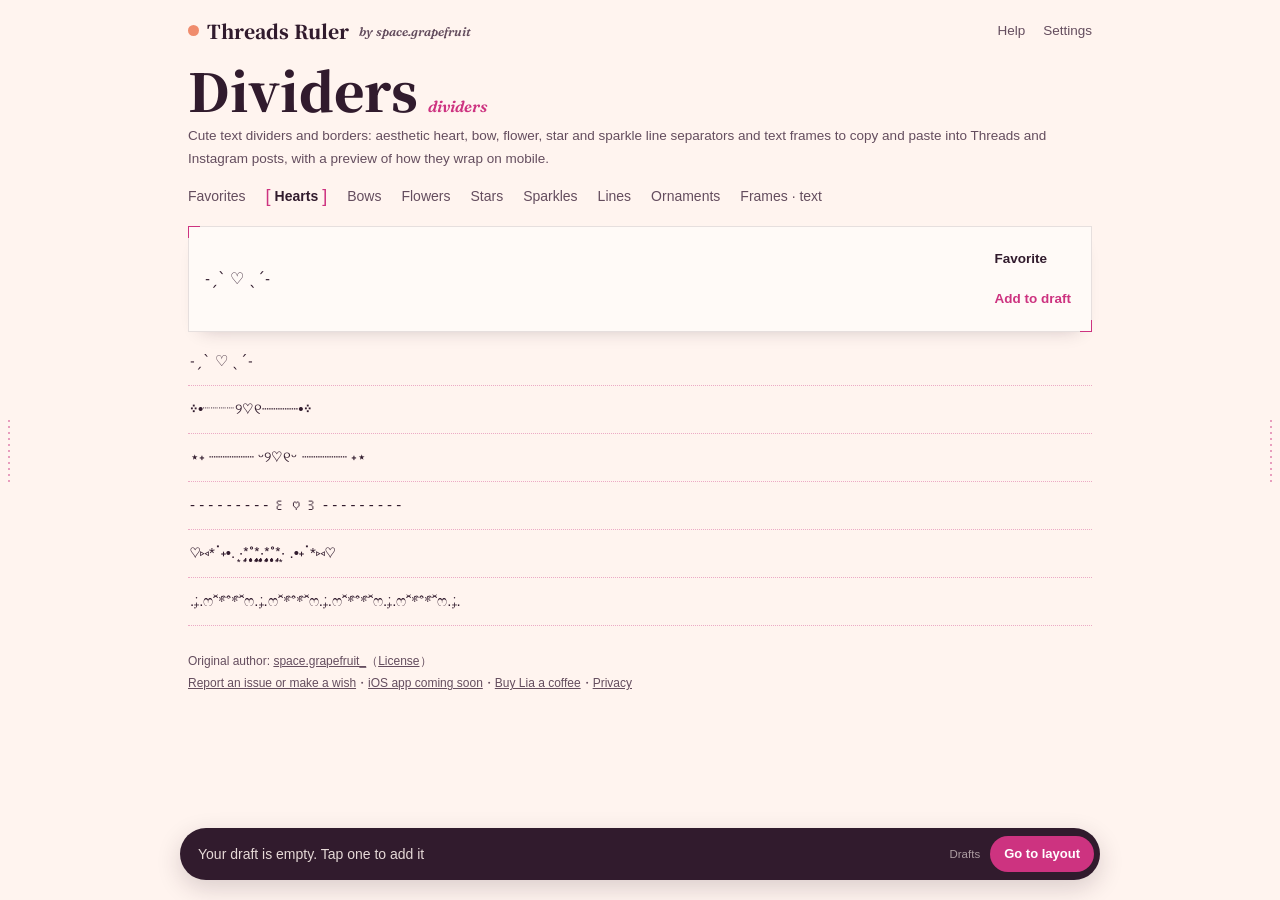
==== dividers/index.html @ 89dc3e8e "左上招牌回排版尺、首頁加工具目錄、導覽改七步 - 左上改成「翠排版尺」回排版尺首頁，旁邊小字 by space.grapefruit 才連到作者個人頁；英日韓的窄螢幕收掉小字 - 排版首頁標題下加「六" ====
<!doctype html>
<!-- 這個檔案由 scripts/build-v2.py 產生，請改腳本或資料後重跑 -->
<html lang="zh-Hant">
<head>
<meta charset="utf-8">
<meta name="viewport" content="width=device-width, initial-scale=1, viewport-fit=cover">
<title>分隔線大全｜可愛分隔線、框線、IG・脆（Threads）排版符號一鍵複製｜翠排版尺</title>
<meta name="description" content="愛心、蝴蝶結、花花、星星、閃閃發亮的可愛分隔線，還有可以放字的框和標題線，點一下就複製。放進翠排版尺用脆（翠、Threads）實際寬度預覽，確認手機不會換行。免費、免登入。">
<link rel="canonical" href="https://alanis6v6.github.io/threads-ruler/dividers/">
<meta property="og:type" content="website">
<meta property="og:site_name" content="翠排版尺">
<meta property="og:locale" content="zh_TW">
<meta property="og:url" content="https://alanis6v6.github.io/threads-ruler/dividers/">
<meta property="og:title" content="分隔線大全｜可愛分隔線、框線、IG・脆（Threads）排版符號一鍵複製｜翠排版尺">
<meta property="og:description" content="愛心、蝴蝶結、花花、星星、閃閃發亮的可愛分隔線，還有可以放字的框和標題線，點一下就複製。放進翠排版尺用脆（翠、Threads）實際寬度預覽，確認手機不會換行。免費、免登入。">
<meta property="og:image" content="https://alanis6v6.github.io/threads-ruler/pwa/og.png">
<meta property="og:image:width" content="1200">
<meta property="og:image:height" content="630">
<meta property="og:image:alt" content="翠排版尺：照脆實際的寬度，排好再貼上">
<meta name="twitter:card" content="summary_large_image">
<meta name="twitter:title" content="分隔線大全｜可愛分隔線、框線、IG・脆（Threads）排版符號一鍵複製｜翠排版尺">
<meta name="twitter:description" content="愛心、蝴蝶結、花花、星星、閃閃發亮的可愛分隔線，還有可以放字的框和標題線，點一下就複製。放進翠排版尺用脆（翠、Threads）實際寬度預覽，確認手機不會換行。免費、免登入。">
<meta name="twitter:image" content="https://alanis6v6.github.io/threads-ruler/pwa/og.png">
<meta name="google-site-verification" content="ghoEwvY5nRQOTAAiX5Edc9oke00j4FwY9tMJfZ7Bkaw">
<link rel="icon" type="image/png" sizes="48x48" href="../extension/icons/icon48.png">
<link rel="manifest" href="../site.webmanifest">
<link rel="apple-touch-icon" href="../pwa/apple-touch-icon.png">
<meta name="apple-mobile-web-app-capable" content="yes">
<meta name="mobile-web-app-capable" content="yes">
<meta name="apple-mobile-web-app-title" content="翠排版尺">
<meta name="theme-color" content="#fbf3ee">
<script type="application/ld+json">{"@context": "https://schema.org", "@type": "WebApplication", "name": "分隔線大全", "url": "https://alanis6v6.github.io/threads-ruler/dividers/", "applicationCategory": "UtilitiesApplication", "operatingSystem": "Any", "inLanguage": "zh-Hant", "offers": {"@type": "Offer", "price": "0", "priceCurrency": "TWD"}, "author": {"@type": "Person", "name": "space.grapefruit_", "url": "https://www.threads.com/@space.grapefruit_"}}</script>
<script type="application/ld+json">{"@context": "https://schema.org", "@type": "FAQPage", "mainEntity": [{"@type": "Question", "name": "分隔線要怎麼複製？", "acceptedAnswer": {"@type": "Answer", "text": "點一下分隔線就會複製到剪貼簿，回翠或其他 App 貼上就好。框和可以放字的分隔線，先在輸入框打字，再按「複製」。"}}, {"@type": "Question", "name": "分隔線在手機上為什麼會換行？", "acceptedAnswer": {"@type": "Answer", "text": "翠 App 的串文一行大約 21 個中文字寬，比電腦版窄很多，比較長的分隔線在手機會折成兩行。按「放進排版」後切到「手機」預覽就看得到；太長的話可以從中間刪掉幾個重複的符號。"}}, {"@type": "Question", "name": "框裡的字可以改嗎？會不會歪？", "acceptedAnswer": {"@type": "Answer", "text": "可以改。輸入框打的字會用全形空白補到框的中間；翠不是等寬字型，符號寬度在不同手機上略有差異，放進排版預覽後可以在行首加減全形空白微調。"}}, {"@type": "Question", "name": "有些分隔線顯示成方塊怎麼辦？", "acceptedAnswer": {"@type": "Answer", "text": "那是手機的字型沒有收錄那個符號。蝴蝶結 ୨୧、閃閃發亮這類疊了組合符號的，在舊手機上比較容易出現方塊，發文前可以用自己的手機先看一次。"}}, {"@type": "Question", "name": "分隔線會算進字數嗎？", "acceptedAnswer": {"@type": "Answer", "text": "會。翠一則串文上限 500 字，符號和空白都算，翠排版尺會即時顯示每則的字數。"}}]}</script>
<script>document.documentElement.className += " js";
// 宋體是 Google Fonts 的切片檔，一個字一包、到的時間不一樣，先到的粗、還沒到的先用系統細宋體，標題會一字粗一字細。
// 這頁用到的宋體字全部到了才一起露出來；最多等 2.5 秒，網路太慢就先照原樣顯示。
(function(d){
  var h = d.documentElement;
  if(!d.fonts || !d.fonts.load) return;
  h.className += " fw";
  var show = function(){ h.classList.remove("fw"); }, fam = '"Noto Serif TC"';
  try{ if(localStorage.getItem("threads-ruler-lang") === "ja") fam += ', "Noto Serif JP"'; }catch(e){}   // 日文才要等日文版（顔、絵、区），中文頁不多抓一個檔
  setTimeout(show, 2500);
  d.addEventListener("DOMContentLoaded", function(){
    var t = "";
    d.querySelectorAll(".head h1, .sent, .guide summary h2, .guide h3, .flash b, .tour b").forEach(function(e){ t += e.textContent; });
    Promise.all(["500", "600", "900"].map(function(w){ return d.fonts.load(w + " 1em " + fam, t); })).then(show, show);
  });
})(document);</script>
<link rel="preconnect" href="https://fonts.googleapis.com"><link rel="preconnect" href="https://fonts.gstatic.com" crossorigin>
<link rel="stylesheet" href="https://fonts.googleapis.com/css2?family=Fraunces:ital,opsz,wght@1,9..144,600&display=swap">
<link rel="stylesheet" href="https://fonts.googleapis.com/css2?family=Noto+Serif+TC:wght@500;600;900&amp;family=Noto+Serif+JP:wght@500;600;900&amp;display=swap&amp;text=%20%22%23%26%27%28%29%2B%2C-.0123456789%3A%3B%3DABCDEFGHIJKLMNOPQRSTUW%5B%5Dabcdefghijklmnoprstuvwxyz%7B%7D%E2%80%9C%E2%80%9D%E2%86%92%E3%80%81%E3%80%82%E3%80%8C%E3%80%8D%E3%81%82%E3%81%84%E3%81%88%E3%81%8A%E3%81%8B%E3%81%8C%E3%81%8D%E3%81%8F%E3%81%91%E3%81%93%E3%81%95%E3%81%97%E3%81%99%E3%81%9B%E3%81%9D%E3%81%9E%E3%81%9F%E3%81%A0%E3%81%A3%E3%81%A4%E3%81%A6%E3%81%A7%E3%81%A8%E3%81%A9%E3%81%AA%E3%81%AB%E3%81%AE%E3%81%AF%E3%81%B8%E3%81%B9%E3%81%BB%E3%81%BE%E3%82%82%E3%82%84%E3%82%88%E3%82%89%E3%82%8A%E3%82%8B%E3%82%8C%E3%82%8D%E3%82%8F%E3%82%92%E3%82%93%E3%82%A2%E3%82%A3%E3%82%A4%E3%82%A6%E3%82%A9%E3%82%AA%E3%82%AB%E3%82%AD%E3%82%AE%E3%82%B3%E3%82%B8%E3%82%B9%E3%82%BD%E3%82%BF%E3%83%83%E3%83%84%E3%83%88%E3%83%89%E3%83%8B%E3%83%90%E3%83%93%E3%83%94%E3%83%95%E3%83%97%E3%83%9A%E3%83%9B%E3%83%9C%E3%83%9E%E3%83%A1%E3%83%A2%E3%83%A5%E3%83%A9%E3%83%AA%E3%83%AB%E3%83%AC%E3%83%B3%E3%83%BB%E3%83%BC%E4%B8%80%E4%B8%8A%E4%B8%8B%E4%B8%8D%E4%B8%A1%E4%B8%A6%E4%B8%AD%E4%B8%B2%E4%B8%B8%E4%BA%8C%E4%BA%9B%E4%BA%AE%E4%BB%80%E4%BB%8B%E4%BB%96%E4%BB%A5%E4%BD%8D%E4%BD%93%E4%BD%A0%E4%BE%9D%E4%BF%9D%E5%80%8B%E5%85%A5%E5%85%A8%E5%85%A9%E5%85%AD%E5%85%B6%E5%85%B7%E5%86%A0%E5%87%A6%E5%87%BA%E5%88%86%E5%88%87%E5%88%97%E5%88%B0%E5%89%87%E5%8A%9B%E5%8A%A0%E5%8B%95%E5%8C%BA%E5%8D%81%E5%8D%8A%E5%8D%B0%E5%8E%BB%E5%8F%96%E5%8F%A5%E5%8F%AF%E5%8F%B3%E5%8F%B7%E5%90%83%E5%90%84%E5%95%8F%E5%96%AE%E5%97%8E%E5%9B%9E%E5%9B%BD%E5%9C%93%E5%9C%A8%E5%9E%8B%E5%9F%BA%E5%A1%8A%E5%A2%9E%E5%A4%A7%E5%A4%AE%E5%A5%BD%E5%AD%90%E5%AD%97%E5%AE%9A%E5%AE%AE%E5%AF%84%E5%AF%A6%E5%AF%AC%E5%B0%8F%E5%B0%B1%E5%B0%BA%E5%B7%A5%E5%B7%A6%E5%B8%B6%E5%B8%B8%E5%B9%85%E5%B9%BE%E5%BA%95%E5%BA%A6%E5%BB%B7%E5%BC%95%E5%BC%A7%E5%BD%A2%E5%BE%8C%E6%80%8E%E6%88%90%E6%88%96%E6%88%BB%E6%89%8B%E6%89%93%E6%8A%95%E6%8A%98%E6%8A%9E%E6%8A%BC%E6%8B%AC%E6%8C%81%E6%8C%89%E6%8C%91%E6%8C%BF%E6%8E%89%E6%8E%92%E6%8E%A5%E6%8F%83%E6%8F%92%E6%8F%9B%E6%94%B9%E6%94%BE%E6%95%B4%E6%95%B8%E6%96%87%E6%96%B0%E6%96%B9%E6%97%A5%E6%98%8E%E6%98%9F%E6%98%AF%E6%99%82%E6%9B%B8%E6%9B%BF%E6%9C%83%E6%9C%88%E6%9C%89%E6%9C%AB%E6%9C%AC%E6%9C%B5%E6%9E%A0%E6%A1%86%E6%A2%9D%E6%A8%99%E6%A8%A3%E6%A9%9F%E6%AD%AA%E6%B6%88%E6%B8%B8%E6%BA%96%E6%BB%91%E7%82%B9%E7%82%BA%E7%85%A7%E7%89%88%E7%8E%8B%E7%90%86%E7%94%A8%E7%94%BB%E7%95%99%E7%95%AB%E7%99%BC%E7%99%BD%E7%9A%84%E7%9A%87%E7%9B%B4%E7%9C%8B%E7%9F%A2%E7%A4%BA%E7%A7%BB%E7%A8%BF%E7%A9%BA%E7%AB%AF%E7%AC%A6%E7%AD%86%E7%AE%97%E7%AE%AD%E7%B5%B5%E7%B7%9A%E7%B7%9E%E7%B7%A3%E7%B8%81%E7%B9%81%E7%BD%AE%E7%BF%A0%E8%80%80%E8%84%86%E8%85%A6%E8%87%AA%E8%88%87%E8%8A%B1%E8%8B%B1%E8%8D%89%E8%8F%AF%E8%91%89%E8%99%95%E8%99%9B%E8%99%9F%E8%A1%8C%E8%A1%A8%E8%A1%B7%E8%A2%AB%E8%A3%A1%E8%A3%BD%E8%A4%87%E8%A6%81%E8%A6%8B%E8%A6%BD%E8%A7%92%E8%A8%80%E8%A8%98%E8%A8%AD%E8%A9%B1%E8%AA%9E%E8%AA%AA%E8%AA%AC%E8%B2%BC%E8%B3%AA%E8%B7%B3%E8%BD%89%E8%BE%A6%E8%BF%BD%E9%80%99%E9%80%B2%E9%81%B8%E9%82%8A%E9%83%A8%E9%83%BD%E9%87%8D%E9%96%83%E9%96%8B%E9%96%93%E9%97%9C%E9%9A%94%E9%9A%9B%E9%9A%A8%E9%9B%99%E9%9B%BB%E9%9D%A0%E9%9D%A2%E9%A0%81%E9%A0%90%E9%A0%AD%E9%A1%8C%E9%A1%8F%E9%A1%94%E9%A1%AF%E9%A2%A8%E9%AB%94%E9%BA%97%E9%BA%BC%E9%BB%91%E9%BB%92%E9%BB%9E%E9%BC%A0%EA%B0%80%EA%B0%81%EA%B0%84%EA%B2%80%EA%B2%83%EA%B2%8C%EA%B3%A0%EA%B3%B5%EA%B3%BC%EA%B4%80%EA%B5%AC%EA%B5%AD%EA%B6%81%EA%B7%BC%EA%B8%80%EA%B8%B0%EA%BC%B4%EA%BD%83%EA%BF%80%EB%80%8C%EB%81%8C%EB%81%94%EB%81%9D%EB%82%98%EB%84%88%EB%85%B8%EB%88%84%EB%88%8C%EB%89%B4%EB%8A%94%EB%8A%98%EB%8B%A4%EB%8B%AC%EB%8C%80%EB%8D%B0%EB%8F%84%EB%8F%8C%EB%8F%99%EB%8F%BC%EB%90%98%EB%91%90%EB%91%98%EB%91%A5%EB%92%A4%EB%93%9C%EB%93%A0%EB%93%A4%EB%94%B0%EB%9D%BC%EB%9E%98%EB%9F%AC%EB%A0%88%EB%A0%A4%EB%A0%A5%EB%A0%AC%EB%A1%9C%EB%A5%B4%EB%A5%B8%EB%A5%BC%EB%A6%AC%EB%A7%88%EB%A7%89%EB%A7%8C%EB%A7%90%EB%A9%94%EB%A9%B4%EB%AA%85%EB%AA%A8%EB%AC%B8%EB%AC%BB%EB%AC%BC%EB%AF%B8%EB%B0%8F%EB%B0%94%EB%B0%98%EB%B0%B1%EB%B2%88%EB%B3%84%EB%B3%B4%EB%B3%B5%EB%B3%B8%EB%B6%80%EB%B6%84%EB%B6%99%EB%B9%84%EB%B9%88%EC%82%AC%EC%82%B4%EC%83%88%EC%84%9C%EC%84%A0%EC%84%A4%EC%84%B8%EC%86%A1%EC%88%98%EC%8A%A4%EC%8B%9C%EC%8B%AD%EC%93%B0%EC%95%84%EC%95%88%EC%95%8A%EC%96%B4%EC%96%B8%EC%97%90%EC%97%AC%EC%97%B0%EC%97%B4%EC%98%81%EC%98%88%EC%98%A4%EC%98%AE%EC%99%80%EC%99%95%EC%99%BC%EC%9A%94%EC%9A%A9%EC%9A%B0%EC%9A%B4%EC%9B%83%EC%9C%84%EC%9C%A0%EC%9C%BC%EC%9D%80%EC%9D%84%EC%9D%98%EC%9D%B4%EC%9D%B8%EC%9D%BC%EC%9E%85%EC%9E%88%EC%9E%90%EC%9E%91%EC%9E%A5%EC%A0%84%EC%A0%90%EC%A0%95%EC%A0%9C%EC%A3%BC%EC%A4%80%EC%A4%84%EC%A4%91%EC%A7%80%EC%A7%88%EC%A7%9D%EC%AA%BD%EC%B0%BD%EC%B2%98%EC%B2%B4%EC%B4%88%EC%B6%94%EC%B9%98%EC%B9%B8%EC%BB%A4%EC%BD%98%ED%81%B0%ED%83%9D%ED%84%B0%ED%85%8C%ED%8A%B8%ED%8B%B0%ED%8E%98%ED%8F%AD%ED%8F%B0%ED%91%9C%ED%92%8D%ED%94%BC%ED%95%98%ED%95%9C%ED%95%A8%ED%95%B4%ED%98%B8%ED%99%94%ED%9B%84%ED%9C%B4%EF%BC%88%EF%BC%89%EF%BC%8B%EF%BC%8C%EF%BC%9A%EF%BC%9B%EF%BC%9F">
<link rel="stylesheet" href="../v2/shell.css">
<link rel="stylesheet" href="../v2/pick.css">
<link rel="stylesheet" href="../v2/cards.css">
</head>
<body>
<header class="top">
  <div class="brand"><a class="b-tool" href="../">翠排版尺</a><a class="b-by" href="https://alanis6v6.github.io/">by space.grapefruit</a></div>
  <nav class="top-acts"><a href="#guide">說明</a><button type="button" id="setBtn" aria-expanded="false" aria-controls="settings">設定</button></nav>
</header>
<main class="dividers">
<div class="head">
  <h1>分隔線<i lang="en">dividers</i></h1>
  <p class="ans" id="ans"><b>脆的分隔線</b>：用符號排出的一整行花邊，放在段落之間。76 條分隔線、19 種可以放字的框，點兩下複製，或加進草稿照脆的寬度一起排，手機不會換行才貼。</p>
  <p class="en-lead ans-en" lang="en">Cute text dividers and borders: aesthetic heart, bow, flower, star and sparkle line separators and text frames to copy and paste into Threads and Instagram posts, with a preview of how they wrap on mobile.</p>
  <button type="button" class="more" data-more="ans" aria-expanded="false">看完整說明</button>
</div>
<section class="settings" id="settings" hidden aria-label="設定">
  <div class="lab"><span>settings</span><button type="button" id="setClose">收起</button></div>
  <p class="sent">預覽寬度是<button type="button" class="w" data-set="width"></button>，顯示<button type="button" class="w" data-set="view"></button>。<br>空白行<button type="button" class="w" data-set="blank"></button>；<br>半形空白轉全形<button type="button" class="w" data-set="spaces"></button>。<br>置中依照<button type="button" class="w" data-set="center"></button>，複製後<button type="button" class="w" data-set="open"></button>。<br>介面語言<button type="button" class="w" data-set="lang"></button>。</p>
  <div class="sent-tail"><button type="button" class="chip" id="tidyClip">整理剪貼簿</button><button type="button" class="chip" id="tourBtn">導覽</button><button type="button" class="chip" id="homeBtn" aria-expanded="false" aria-controls="homeHow">加到主畫面</button><button type="button" class="chip go" id="clearDraft">清空草稿</button></div>
  <p class="home-how" id="homeHow" hidden></p>
</section>

<div class="cats" role="group" aria-label="分類"><button type="button" class="chip" data-cat="gfav" aria-pressed="false">我的最愛</button><button type="button" class="chip" data-cat="g0" aria-pressed="true">愛心</button><button type="button" class="chip" data-cat="g1" aria-pressed="false">蝴蝶結</button><button type="button" class="chip" data-cat="g2" aria-pressed="false">花花</button><button type="button" class="chip" data-cat="g3" aria-pressed="false">星星</button><button type="button" class="chip" data-cat="g4" aria-pressed="false">閃閃發亮</button><button type="button" class="chip" data-cat="g5" aria-pressed="false">線條</button><button type="button" class="chip" data-cat="g6" aria-pressed="false">小裝飾</button><button type="button" class="chip" data-cat="gx0" aria-pressed="false">框・放字</button></div>
<div class="pick-card">
  <button type="button" class="pick-now" id="pickNow" aria-label="複製這個"></button>
  <p class="pick-name" id="pickName"></p>
  <div class="acts"><button type="button" class="chip" id="pickFav" aria-pressed="false">收藏</button><button type="button" class="chip go" id="pickAdd">加進草稿</button></div>
</div>
<div class="pick-list" id="pickList"><section class="pick-group" id="gfav" aria-label="我的最愛"><h2>我的最愛</h2></section><section class="pick-group on" id="g0" aria-label="愛心"><h2>愛心</h2><button type="button" aria-label="愛心分隔線">˗ˏˋ ♡ ˎˊ˗</button><button type="button" aria-label="愛心分隔線">༶•┈┈┈┈୨♡୧┈┈┈┈•༶</button><button type="button" aria-label="愛心分隔線">⋆˖ ┈︎┈︎┈︎┈┈︎ ᵕ୨♡︎୧ᵕ ┈︎┈︎┈︎┈┈︎ ˖⋆</button><button type="button" aria-label="愛心分隔線">- - - - - - - - - ꒰ ♡ ꒱ - - - - - - - - -</button><button type="button" aria-label="愛心分隔線">♡⑅*ॱ˖•. ·͙*̩̩͙˚̩̥̩̥*̩̩̥͙·̩̩̥͙*̩̩̥͙˚̩̥̩̥*̩̩͙‧͙ .•˖ॱ*⑅♡</button><button type="button" aria-label="愛心分隔線">.₊̣̇.ෆ˟̑*̑˚̑*̑˟̑ෆ.₊̣̇.ෆ˟̑*̑˚̑*̑˟̑ෆ.₊̣̇.ෆ˟̑*̑˚̑*̑˟̑ෆ.₊̣̇.ෆ˟̑*̑˚̑*̑˟̑ෆ.₊̣̇.</button></section><section class="pick-group" id="g1" aria-label="蝴蝶結"><h2>蝴蝶結</h2><button type="button" aria-label="蝴蝶結分隔線">୨୧⌒⌒⌒⌒⌒⌒⌒⌒୨୧</button><button type="button" aria-label="蝴蝶結分隔線">•┈┈┈┈┈┈୨୧┈┈┈┈┈┈•</button><button type="button" aria-label="蝴蝶結分隔線">::::::::::୨୧::::::::::୨୧::::::::::୨୧:::::::::::୨୧:::::::::::</button><button type="button" aria-label="蝴蝶結分隔線">*̩̩̥*̩̩̥ ୨୧ ⑅ ୨୧ *̩̩̥*̩̩̥ ୨୧ ⑅ ୨୧ *̩̩̥*̩̩̥ ୨୧ ⑅ ୨୧ *̩̩̥*̩̩̥ ୨୧ ⑅ ୨୧ *̩̩̥*̩̩̥</button><button type="button" aria-label="蝴蝶結分隔線">୨୧┈┈┈┈┈┈┈┈┈┈┈┈┈┈┈୨୧</button><button type="button" aria-label="蝴蝶結分隔線">⏔⏔ ꒰ ᧔ෆ᧓ ꒱ ⏔⏔ ꒰ ᧔ෆ᧓ ꒱ ⏔⏔ ꒰ ᧔ෆ᧓ ꒱ ⏔⏔</button><button type="button" aria-label="蝴蝶結分隔線">𓏵𓏵 ᧔ෆ᧓ 𓏵𓏵 ᧔ෆ᧓ 𓏵𓏵 ᧔ෆ᧓ 𓏵𓏵</button><button type="button" aria-label="蝴蝶結分隔線">*⑅︎୨୧┈︎┈︎┈︎┈︎┈︎┈︎┈┈︎┈︎┈︎┈︎୨୧⑅︎*</button></section><section class="pick-group" id="g2" aria-label="花花"><h2>花花</h2><button type="button" aria-label="花花分隔線">✿ ⋆ ✿ ⋆ ✿ ⋆ ✿</button><button type="button" aria-label="花花分隔線">｡..ꕤ••┈┈┈┈┈┈┈┈┈┈┈┈┈┈••ꕤ..。</button><button type="button" aria-label="花花分隔線">⊹₊｡ꕤ˚₊⊹</button><button type="button" aria-label="花花分隔線">•─────────•°•❀•°•────────•</button><button type="button" aria-label="花花分隔線">─────✧❁✧─────</button><button type="button" aria-label="花花分隔線">‿︵‿︵ʚ˚̣̣̣͙ɞ・❉・ ʚ˚̣̣̣͙ɞ‿︵‿︵</button><button type="button" aria-label="花花分隔線">.. 𖥧 𖥧 𖧧 ˒˒. . 𖡼.𖤣𖥧 ⠜ . . 𖥧 𖥧 𖧧 ˒˒. . 𖡼.𖤣𖥧 ⠜. . 𖥧 𖥧 𖧧 ˒˒..</button><button type="button" aria-label="花花分隔線">𓂃.◌𓈒𖡼</button></section><section class="pick-group" id="g3" aria-label="星星"><h2>星星</h2><button type="button" aria-label="星星分隔線">˚•ᯓ☆.∘⊹</button><button type="button" aria-label="星星分隔線">⁺˚⋆｡°✩₊</button><button type="button" aria-label="星星分隔線">⋆˳°✩</button><button type="button" aria-label="星星分隔線">ﾟ𖤐.⋆</button><button type="button" aria-label="星星分隔線">☆彡.｡</button><button type="button" aria-label="星星分隔線">⁺⊹˚.⋆</button><button type="button" aria-label="星星分隔線">｡.:*☆</button><button type="button" aria-label="星星分隔線">⋆.˚⊹⁺</button><button type="button" aria-label="星星分隔線">⋆⭒˚｡⋆</button><button type="button" aria-label="星星分隔線">✩°｡⋆⸜</button><button type="button" aria-label="星星分隔線">☆‧⁺ ⊹˚.⋆</button><button type="button" aria-label="星星分隔線">✩₊˚࿐୨୧</button><button type="button" aria-label="星星分隔線">☆ ˚｡ ະ</button><button type="button" aria-label="星星分隔線">ੈ ✩‧₊˚</button><button type="button" aria-label="星星分隔線">☆⋆｡𖦹°·★</button><button type="button" aria-label="星星分隔線">･ﾟ✧*:･ﾟ✧</button><button type="button" aria-label="星星分隔線">𖤐₆⁶₆𖤐</button><button type="button" aria-label="星星分隔線">─── ⋆⋅☆⋅⋆ ───</button><button type="button" aria-label="星星分隔線">˚₊‧ ✩ ‧₊˚ ✩ ‧₊˚</button><button type="button" aria-label="星星分隔線">｡･:*:･ﾟ★⋆｡°✩˚ ✦</button><button type="button" aria-label="星星分隔線">‧₊˚ ✧ ˚₊‧ ✧ ‧₊˚</button><button type="button" aria-label="星星分隔線">ﾟ*☆*ﾟ ゜ﾟ*☆*ﾟ ゜ﾟ*☆*ﾟ ゜ﾟ*☆*ﾟ</button><button type="button" aria-label="星星分隔線">.☆.｡.:*・°･.｡*･.｡* .☆.｡.:*</button><button type="button" aria-label="星星分隔線">☆⋯⊶≕≍≖⋆≎≢≣⁂≋∺∻⋰⋰۰☆⋯⊶≕≍≖⋆≎≢≣⁂≋∺∻⋰⋰۰</button><button type="button" aria-label="星星分隔線">ﾟ･*:.｡. .｡.:*･ﾟ･:,｡ﾟ･:,｡★ﾟ･:,｡ﾟ･:,｡☆ﾟ･*:.｡. .｡.:*･ﾟ</button><button type="button" aria-label="星星分隔線">════ ⋆★⋆ ════</button><button type="button" aria-label="星星分隔線">≻───── ⋆✩⋆ ─────≺</button></section><section class="pick-group" id="g4" aria-label="閃閃發亮"><h2>閃閃發亮</h2><button type="button" aria-label="閃閃發亮分隔線">‧̍̊˙· .° ｡˚˚｡ °. ·˙‧̍̊‧̍˙· .° ｡˚˚｡ °. ·˙‧̍̊</button><button type="button" aria-label="閃閃發亮分隔線">͙⁺˚*•̩̩͙✩•̩̩͙*˚⁺‧͙⁺˚*•̩̩͙✩•̩̩͙*˚⁺‧͙⁺˚*•̩̩͙✩•̩̩͙*˚⁺‧͙</button><button type="button" aria-label="閃閃發亮分隔線">*̣̥☆·͙̥‧‧̩̥·‧•̥̩̥͙‧·‧̩̥˟͙∗∗∗˟͙‧̩̥·‧•̥̩̥͙‧·‧̩̥‧·͙̥̣☆*̣̥</button><button type="button" aria-label="閃閃發亮分隔線">＊*•̩̩͙✩•̩̩͙*˚　　˚*•̩̩͙✩•̩̩͙*˚＊＊*•̩̩͙✩•̩̩͙*˚　　˚*•̩̩͙✩•̩̩͙*˚＊</button><button type="button" aria-label="閃閃發亮分隔線">·.̩₊̣.̩✧*̣̩˚̣̣⁺̣‧.₊̣̇.‧⁺̣˚̣̣*̣̩⋆·̩̩.̩̥·̩̩⋆*̣̩˚̣̣⁺̣‧.₊̣̇.‧⁺̣˚̣̣*̣̩✧·.̩₊̣.̩‧</button><button type="button" aria-label="閃閃發亮分隔線">‧*˚̩͙*‧₊̊‧*˚̩͙̩͙*‧₊̊‧*˚̩͙*‧₊̥‧*˚̩͙*‧₊̊‧*˚̩͙̩͙*‧₊̊‧*˚̩͙*‧‧*˚̩͙*‧₊̊‧*</button><button type="button" aria-label="閃閃發亮分隔線">*̥˟‧̩̥·‧•̥̩̥͙‧·‧̩̥˟*̥˟‧̩̥·‧•̥̩̥͙‧·‧̩̥˟*̥*̥˟‧̩̥·‧•̥̩̥͙‧·‧̩̥˟*̥˟‧̩̥·‧•̥̩̥͙‧·‧̩̥˟*̥</button><button type="button" aria-label="閃閃發亮分隔線">*¨✼•.¸¸.•ᓭི༏ᓯྀ*¨✼•.¸¸.•ᓭི༏ᓯྀ*¨✼•.¸¸.•ᓭི༏ᓯྀ•.¸¸.•✼*¨*</button><button type="button" aria-label="閃閃發亮分隔線">｡༅:｡༅:*ﾟ</button></section><section class="pick-group" id="g5" aria-label="線條"><h2>線條</h2><button type="button" aria-label="線條分隔線">━━━━⊱⋆⊰━━━━</button><button type="button" aria-label="線條分隔線">──────⊱⁜⊰──────</button><button type="button" aria-label="線條分隔線">═════ ✥.❖.✥ ═════</button><button type="button" aria-label="線條分隔線">≫ ──── ≪•◦ ❈ ◦•≫ ──── ≪</button><button type="button" aria-label="線條分隔線">· · ─────── ·𖥸· ─────── · ·</button><button type="button" aria-label="線條分隔線">━◦○◦━◦○◦━◦○◦━◦○◦━◦○◦━◦○◦━</button><button type="button" aria-label="線條分隔線">⋆⋅⋅⋅⊱∘꒰ঌ  ໒꒱∘⊰⋅⋅⋅⋆</button><button type="button" aria-label="線條分隔線">⊶⊷⊶⊷⊶⊷⋆⊶⊷⊶⊷⊶</button><button type="button" aria-label="線條分隔線">° ∆ -------- ••• ------- ∆ °° ∆ -------- ••• ------- ∆ °</button><button type="button" aria-label="線條分隔線">﹌﹌﹌﹌﹌﹌﹌﹌﹌﹌﹌﹌﹌﹌</button><button type="button" aria-label="線條分隔線">︶.︶.︶.︶.︶.︶.︶.︶.︶.︶</button><button type="button" aria-label="線條分隔線">⋱⋰ ⋱⋰ ⋱⋰ ⋱⋰ ⋱⋰ ⋱⋰ ⋱⋰ ⋱⋰ ⋱⋰ ⋱⋰ ⋱⋰</button><button type="button" aria-label="線條分隔線">⫘⫘⫘⫘⫘⫘⫘⫘⫘⫘</button><button type="button" aria-label="線條分隔線">꒦꒷꒦꒦꒷꒦꒷꒷꒦</button><button type="button" aria-label="線條分隔線">✃┄┄✁┄┄✃┄┄✁┄┄✃┄┄✁┄┄✃</button></section><section class="pick-group" id="g6" aria-label="小裝飾"><h2>小裝飾</h2><button type="button" aria-label="小裝飾分隔線">✎𓂃⋆·˚ ༘</button><button type="button" aria-label="小裝飾分隔線">♪♫*•♪♪♫*•♪♫*•♪</button><button type="button" aria-label="小裝飾分隔線">∑⊙)++333=◀</button></section><section class="pick-group cards" id="gx0" aria-label="框・放字"><h2 class="vh">框・放字</h2><article class="big-card" data-src="div" data-i="0"><h3>放字：星星線</h3><input class="big-input" type="text" value="字字字" aria-label="放字：星星線的字" autocomplete="off"><pre class="big-art">⋆┈⊰ 字字字 ⊱┈⋆</pre><div class="acts"><button type="button" class="chip big-copy">複製</button><button type="button" class="chip go big-use">放進排版</button></div></article><article class="big-card" data-src="div" data-i="1"><h3>放字：花邊</h3><input class="big-input" type="text" value="字字字" aria-label="放字：花邊的字" autocomplete="off"><pre class="big-art">𖥸──-ˋˏ  字字字  ˎˊ-──𖥸</pre><div class="acts"><button type="button" class="chip big-copy">複製</button><button type="button" class="chip go big-use">放進排版</button></div></article><article class="big-card" data-src="div" data-i="2"><h3>放字：華麗線</h3><input class="big-input" type="text" value="字字字" aria-label="放字：華麗線的字" autocomplete="off"><pre class="big-art">─━━━━━━⊱༻ 字字字 ༺⊰━━━━━━─</pre><div class="acts"><button type="button" class="chip big-copy">複製</button><button type="button" class="chip go big-use">放進排版</button></div></article><article class="big-card" data-src="div" data-i="3"><h3>引號框</h3><input class="big-input" type="text" value="字字字" aria-label="引號框的字" autocomplete="off"><pre class="big-art">╭┈┈┈┈┈┈┈┈┈𑁍ࠬ┈┈┈╮

❝ 字字字 ❞

╰┈┈┈𑁍ࠬ┈┈┈┈┈┈┈┈┈╯</pre><div class="acts"><button type="button" class="chip big-copy">複製</button><button type="button" class="chip go big-use">放進排版</button></div></article><article class="big-card" data-src="div" data-i="4"><h3>小花框</h3><input class="big-input" type="text" value="字字字" aria-label="小花框的字" autocomplete="off"><pre class="big-art">.•° ✿ °•.
字字字
°•. ✿ .•°</pre><div class="acts"><button type="button" class="chip big-copy">複製</button><button type="button" class="chip go big-use">放進排版</button></div></article><article class="big-card" data-src="div" data-i="5"><h3>筆記</h3><input class="big-input" type="text" value="字字字" aria-label="筆記的字" autocomplete="off"><pre class="big-art">╭┈ ↷
│     ✐; 字字字
│    ┆ ✐; 字字字
╰─────────────────⠀⠀</pre><div class="acts"><button type="button" class="chip big-copy">複製</button><button type="button" class="chip go big-use">放進排版</button></div></article><article class="big-card" data-src="div" data-i="6"><h3>虛線框</h3><input class="big-input" type="text" value="字字字字字" aria-label="虛線框的字" autocomplete="off"><pre class="big-art">╭┈┈┈┈┈┈┈┈┈╮
　　　字字字字字
╰┈┈┈┈┈┈┈┈┈╯</pre><div class="acts"><button type="button" class="chip big-copy">複製</button><button type="button" class="chip go big-use">放進排版</button></div></article><article class="big-card" data-src="div" data-i="7"><h3>圓角框</h3><input class="big-input" type="text" value="字字字字字" aria-label="圓角框的字" autocomplete="off"><pre class="big-art">╭──────────╮
　　　字字字字字
╰──────────╯</pre><div class="acts"><button type="button" class="chip big-copy">複製</button><button type="button" class="chip go big-use">放進排版</button></div></article><article class="big-card" data-src="div" data-i="8"><h3>雙線框</h3><input class="big-input" type="text" value="字字字字字" aria-label="雙線框的字" autocomplete="off"><pre class="big-art">╔═══════╗
　　字字字字字
╚═══════╝</pre><div class="acts"><button type="button" class="chip big-copy">複製</button><button type="button" class="chip go big-use">放進排版</button></div></article><article class="big-card" data-src="div" data-i="9"><h3>花朵框</h3><input class="big-input" type="text" value="字字字字字" aria-label="花朵框的字" autocomplete="off"><pre class="big-art">┏━━━━•❃°•°•°•°❃•━━━━┓
　　　　　　　字字字字字
┗━━━━•❃°•°•°•°❃•━━━━┛</pre><div class="acts"><button type="button" class="chip big-copy">複製</button><button type="button" class="chip go big-use">放進排版</button></div></article><article class="big-card" data-src="div" data-i="10"><h3>箭頭框</h3><input class="big-input" type="text" value="字字字字字" aria-label="箭頭框的字" autocomplete="off"><pre class="big-art">⌌⊱⇱⊶⊷⊶⊷⊶⊷⊶⊷⊰⌍
　　　　字字字字字
⌎⊱⊶⊷⊶⊷⊶⊷⊶⊷⇲⊰⌏</pre><div class="acts"><button type="button" class="chip big-copy">複製</button><button type="button" class="chip go big-use">放進排版</button></div></article><article class="big-card" data-src="div" data-i="11"><h3>十字框</h3><input class="big-input" type="text" value="字字字字字" aria-label="十字框的字" autocomplete="off"><pre class="big-art">╔⊶⊶⊶⊶⊶✞⊷⊷⊷⊷⊷╗
　　　　字字字字字
╚⊶⊶⊶⊶⊶✞⊷⊷⊷⊷⊷╝</pre><div class="acts"><button type="button" class="chip big-copy">複製</button><button type="button" class="chip go big-use">放進排版</button></div></article><article class="big-card" data-src="div" data-i="12"><h3>月亮框</h3><input class="big-input" type="text" value="字字字字字" aria-label="月亮框的字" autocomplete="off"><pre class="big-art">┏━━━✦❘༻༺❘✦━━━┓
　　　　字字字字字
┗━━━✦❘༻༺❘✦━━━┛</pre><div class="acts"><button type="button" class="chip big-copy">複製</button><button type="button" class="chip go big-use">放進排版</button></div></article><article class="big-card" data-src="div" data-i="13"><h3>小花雙線框</h3><input class="big-input" type="text" value="字字字字字" aria-label="小花雙線框的字" autocomplete="off"><pre class="big-art">╔════•| ✿ |•════╗
　　　　　字字字字字
╚════•| ✿ |•════╝</pre><div class="acts"><button type="button" class="chip big-copy">複製</button><button type="button" class="chip go big-use">放進排版</button></div></article><article class="big-card" data-src="div" data-i="14"><h3>皇冠框</h3><input class="big-input" type="text" value="字字字字字" aria-label="皇冠框的字" autocomplete="off"><pre class="big-art">╔═════ °• ♔ •° ═════╗
　　　　　　字字字字字
╚═════ °• ♔ •° ═════╝</pre><div class="acts"><button type="button" class="chip big-copy">複製</button><button type="button" class="chip go big-use">放進排版</button></div></article><article class="big-card" data-src="div" data-i="15"><h3>緞帶框</h3><input class="big-input" type="text" value="字字字字字" aria-label="緞帶框的字" autocomplete="off"><pre class="big-art">┍━━━━━━━━»•»  «•«━┑
　　　　　字字字字字
┕━»•»  «•«━━━━━━━━┙</pre><div class="acts"><button type="button" class="chip big-copy">複製</button><button type="button" class="chip go big-use">放進排版</button></div></article><article class="big-card" data-src="div" data-i="16"><h3>宮廷框</h3><input class="big-input" type="text" value="字字字字字" aria-label="宮廷框的字" autocomplete="off"><pre class="big-art">╓┈♔◦☓◦☙◦♔◦☙◦☓◦♔┈╖
　　　　　　字字字字字
╙┈♔◦☓◦☙◦♔◦☙◦☓◦♔┈╜</pre><div class="acts"><button type="button" class="chip big-copy">複製</button><button type="button" class="chip go big-use">放進排版</button></div></article><article class="big-card" data-src="div" data-i="17"><h3>閃耀框</h3><input class="big-input" type="text" value="字字字字字" aria-label="閃耀框的字" autocomplete="off"><pre class="big-art">╔═══ -ˋˏ *.·:·.⟐.·:·.* ˎˊ- ═══╗
　　　　　　　　字字字字字
╚═══ -ˋˏ *.·:·.⟐.·:·.* ˎˊ- ═══╝</pre><div class="acts"><button type="button" class="chip big-copy">複製</button><button type="button" class="chip go big-use">放進排版</button></div></article><article class="big-card" data-src="div" data-i="18"><h3>星空</h3><pre class="big-art">ﾟ*☆*ﾟ ゜ﾟ*☆*ﾟ ゜ﾟ*☆*ﾟ ゜ﾟ*☆*ﾟ
┊┊┊┊ °
┊┊┊✯ • *
┊┊☽　　　 *
┊┊ *
┊✯　　° °
☽ * · *
✧.｡. *.</pre><div class="acts"><button type="button" class="chip big-copy">複製</button><button type="button" class="chip go big-use">放進排版</button></div></article></section><p class="empty" id="findEmpty" hidden>找不到，換個說法試試（例如「哭」「貓」「愛心」）。</p></div>
<details class="guide" id="guide">
  <summary><h2>脆（翠、Threads）分隔線與框</h2><span>說明與常見問題</span></summary>
  <p class="lead">分隔線可以把長文分段、讓重點更好找。這裡有 76 條分隔線，依愛心、蝴蝶結、花花、星星、閃閃發亮、線條分好類，點一下放上面的小卡，點兩下複製；另外 19 種「框和放字的分隔線」可以直接打字進去，字數不同也會自動置中。脆的字型不是等寬的，手機一行也比電腦短，按「放進排版」就能用實際寬度預覽，排好再貼。</p>
  <div class="qas"><h3>分隔線要怎麼複製？</h3><p>點一下分隔線就會複製到剪貼簿，回翠或其他 App 貼上就好。框和可以放字的分隔線，先在輸入框打字，再按「複製」。</p><h3>分隔線在手機上為什麼會換行？</h3><p>翠 App 的串文一行大約 21 個中文字寬，比電腦版窄很多，比較長的分隔線在手機會折成兩行。按「放進排版」後切到「手機」預覽就看得到；太長的話可以從中間刪掉幾個重複的符號。</p><h3>框裡的字可以改嗎？會不會歪？</h3><p>可以改。輸入框打的字會用全形空白補到框的中間；翠不是等寬字型，符號寬度在不同手機上略有差異，放進排版預覽後可以在行首加減全形空白微調。</p><h3>有些分隔線顯示成方塊怎麼辦？</h3><p>那是手機的字型沒有收錄那個符號。蝴蝶結 ୨୧、閃閃發亮這類疊了組合符號的，在舊手機上比較容易出現方塊，發文前可以用自己的手機先看一次。</p><h3>分隔線會算進字數嗎？</h3><p>會。翠一則串文上限 500 字，符號和空白都算，翠排版尺會即時顯示每則的字數。</p></div>
</details>
<p class="foot">原作者：<a href="https://www.threads.com/@space.grapefruit_" rel="noopener">space.grapefruit_</a>（<a href="https://github.com/alanis6v6/threads-ruler/blob/main/LICENSE" rel="noopener">授權條款</a>）<br><a href="../feedback/">回報問題或許願</a>・<a href="https://alanis6v6.github.io/#katsuji">iOS App 即將上架</a>・<a href="https://buymeacoffee.com/space.grapefruit_" rel="noopener">請 Lia 喝一杯咖啡</a>・<a href="../privacy.html">隱私權</a></p>
</main>
<div class="flash" id="flash" aria-hidden="true"><i>— settings —</i><b>設定</b><small>layout · width · spaces · copy</small></div>
<p class="toast" id="toast" role="status" aria-live="polite"></p>
<div class="strip"><span class="t" id="stripText"></span><span class="n" id="stripCount">草稿</span><a class="o" href="../">去排版</a></div>
<nav class="tabbar" aria-label="工具"><a href="../"><svg viewBox="0 0 24 24" aria-hidden="true"><path d="M4 6h16M4 12h10M4 18h13"/></svg>排版</a><a href="../kaomoji/"><svg viewBox="0 0 24 24" aria-hidden="true"><circle cx="12" cy="12" r="8.5"/><path d="M8.6 10.2h.01M15.4 10.2h.01M9 14.2c1.6 1.4 4.4 1.4 6 0"/></svg>顏文字</a><a href="../emoji/"><svg viewBox="0 0 24 24" aria-hidden="true"><path d="M12 20.5c-4.8-3.2-8.5-6.4-8.5-10.2A4.3 4.3 0 0 1 12 8a4.3 4.3 0 0 1 8.5 2.3c0 3.8-3.7 7-8.5 10.2z"/></svg>emoji</a><a href="../symbols/"><svg viewBox="0 0 24 24" aria-hidden="true"><path d="M12 3.5l2.4 5.6 6 .5-4.6 4 1.4 5.9L12 16.4 6.8 19.5l1.4-5.9-4.6-4 6-.5z"/></svg>符號</a><a href="../fonts/"><svg viewBox="0 0 24 24" aria-hidden="true"><path d="M5 19 10.5 5h1L17 19M7.4 13.5h7.2"/></svg>字體</a><a href="../dividers/" aria-current="page"><svg viewBox="0 0 24 24" aria-hidden="true"><path d="M3 12h4M10 12h4M17 12h4M12 7v.01M12 17v.01"/></svg>分隔線</a></nav>
<script src="../core.js"></script>
<script src="../i18n.js"></script>
<script src="../kaomoji.js"></script>
<script src="../dividers.js"></script>

<script src="../v2/shell.js"></script>
<script src="../v2/pick.js"></script>
<script src="../v2/cards.js"></script>
<script>if(location.protocol === "https:"){ var ga = document.createElement("script"); ga.src = "../analytics.js"; document.head.appendChild(ga); if("serviceWorker" in navigator) navigator.serviceWorker.register("../sw.js").catch(function(){}); }</script>
</body>
</html>
---- v2/shell.css ----
/* 翠排版尺 v2 手機版的共用外框：頂列、標題＋答案文字、設定那一句話、草稿條、底部分頁列。
   色票跟 space.grapefruit 總站同一組；工具頁各自的樣式寫在各頁的 css。 */
:root{
  --bg:oklch(97.5% 0.014 45);--card:oklch(99% 0.008 45);--ink:oklch(26% 0.045 335);--muted:oklch(45% 0.04 335);
  --line:oklch(26% 0.045 335 / .12);--pink:oklch(58% 0.2 355);--pink-soft:oklch(58% 0.2 355 / .1);--fruit:oklch(74% 0.13 38);
  --dot:oklch(58% 0.2 355 / .38);--night:oklch(22% 0.04 335);--night-ink:oklch(96% 0.012 45);
  --serif:"Noto Serif TC","Noto Serif JP","Songti TC",serif;--sans:"PingFang TC","Noto Sans TC","Microsoft JhengHei",sans-serif;
  --latin:"Fraunces","Iowan Old Style",Georgia,serif;
  /* 顏文字、分隔線用的字型：Chrome 的 system-ui 會把疊起來的附加符號畫成黑條，不放進來 */
  --kao:"PingFang TC","Microsoft JhengHei","Segoe UI Symbol",sans-serif;
  --gut:max(18px,env(safe-area-inset-left),env(safe-area-inset-right));--tab-h:calc(64px + env(safe-area-inset-bottom));--ease:cubic-bezier(.22,.8,.24,1);
}
*{box-sizing:border-box}
html{-webkit-text-size-adjust:100%}
body{margin:0;background:var(--bg);color:var(--ink);font:15px/1.6 var(--sans);padding-bottom:calc(var(--tab-h) + 96px)}
button{font:inherit;color:inherit;background:none;border:0;padding:0;cursor:pointer;-webkit-tap-highlight-color:transparent}
a{color:inherit}
.vh{position:absolute;width:1px;height:1px;overflow:hidden;clip:rect(0 0 0 0);white-space:nowrap}

/* 頂列 */
.top{display:flex;align-items:center;gap:8px;padding:calc(12px + env(safe-area-inset-top)) var(--gut) 4px}
/* 左上：「翠排版尺」回排版尺首頁；旁邊小字才是作者的個人頁 */
.brand{display:flex;align-items:baseline;gap:10px;min-width:0}
.brand .b-tool{display:flex;align-items:center;gap:8px;font:900 19px var(--serif);color:var(--ink);text-decoration:none;white-space:nowrap}
.brand .b-tool::before{content:"";width:11px;height:11px;border-radius:50%;background:var(--fruit);flex:none}
.brand .b-by{font:italic 600 12.5px var(--latin);color:var(--muted);text-decoration:none;white-space:nowrap;overflow:hidden;text-overflow:ellipsis}
@media (max-width:420px){html:not(:lang(zh)) .brand .b-by{display:none}}   /* 英日韓的「Threads Ruler」比較長，窄螢幕放不下作者小字（頁尾還有） */
.top-acts{margin-left:auto;display:flex;gap:18px;flex:none;padding-left:12px}
.top-acts button,.top-acts a{white-space:nowrap;font-size:13.5px;color:var(--muted);text-decoration:none;padding:8px 0}
.top-acts [aria-expanded="true"]{color:var(--pink);font-weight:600}

/* 小按鍵：沒有底，按下去的那個左右出現 [ ] */
.chip{position:relative;display:inline-flex;align-items:center;white-space:nowrap;font-size:14px;color:var(--muted);padding:8px 0;min-height:36px}
.chip[aria-pressed="true"],.chip.on{color:var(--ink);font-weight:600}
.chip[aria-pressed="true"]::before,.chip.on::before{content:"[";color:var(--pink);margin-right:4px;font:300 18px/1 var(--sans)}
.chip[aria-pressed="true"]::after,.chip.on::after{content:"]";color:var(--pink);margin-left:4px;font:300 18px/1 var(--sans)}
.chip.go{color:var(--pink);font-weight:700}
.chip[hidden]{display:none}

/* 標題＋第一段就給答案（給搜尋跟 AI 讀的字，畫面上先露兩行） */
.head{padding:0 var(--gut)}
.fw .head h1,.fw .sent,.fw .guide summary h2,.fw .guide h3{visibility:hidden}
.head h1{font:900 38px/1.15 var(--serif);margin:6px 0 0;display:flex;align-items:baseline;gap:10px}
.head h1 i{font:italic 600 16px var(--latin);color:var(--pink)}
.ans{margin:6px 0 0;font-size:13.5px;line-height:1.7;color:var(--muted)}
.ans b{color:var(--ink);font-weight:600}
.js .ans:not(.open){display:-webkit-box;-webkit-line-clamp:2;-webkit-box-orient:vertical;overflow:hidden}
.more{display:none}
.js .more{display:inline;font-size:12.5px;color:var(--muted);text-decoration:underline;text-underline-offset:3px;padding:4px 0}

/* 設定：標題下面原地展開成一句話，[ ] 裡的字點了就換下一個 */
.settings{margin:8px var(--gut) 0;border-top:1px dotted var(--dot);border-bottom:1px dotted var(--dot);padding:4px 0 8px}
.settings[hidden]{display:none}
.settings .lab{display:flex;justify-content:space-between;align-items:center;font:italic 600 13px var(--latin);color:var(--pink)}
.settings .lab button{font:inherit;padding:6px 0}
.sent{margin:6px 0 4px;font:500 16.5px/2.15 var(--serif);letter-spacing:.02em}
.sent .w{font:600 16.5px var(--serif);color:var(--pink);white-space:nowrap;padding:8px 1px;margin:-6px 0}   /* 字小，點的範圍上下多撐一點 */
.sent .w::before{content:"[";font:300 18px var(--sans);margin-right:3px}
.sent .w::after{content:"]";font:300 18px var(--sans);margin-left:3px}
.sent-tail{display:flex;gap:4px 18px;flex-wrap:wrap}
.sent-tail .chip{font-size:13px;text-decoration:none}
/* 按「設定」那一下閃一格字卡（減少動態時不閃） */
.flash{position:fixed;inset:0;z-index:50;background:var(--night);color:var(--night-ink);display:flex;flex-direction:column;justify-content:center;padding:0 28px;pointer-events:none;opacity:0}
.flash.on{opacity:1}
.flash i{font:italic 600 13px var(--latin);color:oklch(80% 0.12 355);letter-spacing:.1em}
.flash b{font:900 48px/1.2 var(--serif);margin:6px 0}
.flash small{font:italic 600 13px var(--latin);color:oklch(70% 0.03 30);letter-spacing:.08em}

/* 草稿條：在哪一頁點了東西都加進同一份草稿，點「去排版」回到排版 */
.strip{position:fixed;left:12px;right:12px;bottom:calc(var(--tab-h) + 10px);z-index:20;height:52px;border-radius:26px;background:var(--ink);color:var(--bg);display:flex;align-items:center;gap:10px;padding:0 6px 0 18px;font-size:14px;box-shadow:0 8px 24px oklch(26% 0.045 335 / .18)}
.strip .t{flex:1;min-width:0;white-space:nowrap;overflow:hidden;text-overflow:ellipsis;opacity:.88;font-family:var(--kao)}
.strip .t b{color:oklch(80% 0.12 355);font-weight:400}
.strip .n{font-size:11.5px;opacity:.6;flex:none}
.strip .o{flex:none;background:var(--pink);color:#fff;border-radius:20px;padding:8px 14px;font-weight:600;font-size:13px;text-decoration:none}
.toast{position:fixed;left:50%;bottom:calc(var(--tab-h) + 72px);z-index:21;transform:translate(-50%,8px);font-size:12.5px;color:var(--pink);background:var(--card);border:1px solid var(--line);border-radius:14px;padding:4px 12px;white-space:nowrap;max-width:calc(100vw - 32px);overflow:hidden;text-overflow:ellipsis;opacity:0;transition:opacity .2s,transform .2s var(--ease);pointer-events:none}
.toast.show{opacity:1;transform:translate(-50%,0)}

/* 底部分頁列 */
.tabbar{position:fixed;left:0;right:0;bottom:0;z-index:20;height:var(--tab-h);border-top:1px solid var(--line);background:var(--bg);display:flex;justify-content:space-around;padding-top:8px}
.tabbar a,.tabbar span{display:flex;flex-direction:column;align-items:center;gap:2px;flex:1;min-width:0;font-size:11.5px;color:var(--muted);text-decoration:none}
.tabbar svg{width:24px;height:24px;fill:none;stroke:currentColor;stroke-width:1.5;stroke-linecap:round;stroke-linejoin:round}
.tabbar a[aria-current]{color:var(--pink)}
.tabbar .soon{opacity:.4}
.tabbar a[aria-current]::after{content:"";width:4px;height:4px;border-radius:50%;background:var(--pink)}

/* 分類：一整排，左右滑 */
.cats{display:flex;gap:0 20px;overflow-x:auto;scrollbar-width:none;padding:6px var(--gut) 2px;scroll-padding:0 var(--gut)}
.cats::-webkit-scrollbar{display:none}
.cats .chip{flex:none}
.cats.open{flex-wrap:wrap;overflow:visible}
.cats-all[hidden]{display:none}
.cats-all{display:block;margin:0 var(--gut) 0 auto;font-size:12.5px;color:var(--pink);padding:6px 0}
.cats-all::after{content:"　＋";content:"　＋" / ""}   /* 讀屏不念 ＋－；不支援斜線寫法的舊瀏覽器用前一行 */
.cats-all[aria-expanded="true"]::after{content:"　－";content:"　－" / ""}

/* 下面的完整說明、常見問題（文字都在頁面上，給搜尋跟 AI 讀） */
.guide{scroll-margin-top:150px;margin:36px var(--gut) 0;padding-top:18px;border-top:1px dotted var(--dot);font-size:14px;color:var(--muted)}
.guide summary{list-style:none;cursor:pointer;display:flex;flex-direction:column;gap:2px;padding:4px 0}
.guide summary::-webkit-details-marker{display:none}
.guide summary span{font-size:12.5px;color:var(--pink)}
.guide summary span::after{content:"　＋"}
.guide[open] summary span::after{content:"　－"}
.guide summary h2{font:900 20px/1.3 var(--serif);color:var(--ink);margin:0}
.guide[open] summary{margin-bottom:8px}
.guide h3{font:600 15px/1.5 var(--serif);color:var(--ink);margin:18px 0 4px}
.guide p{margin:0 0 8px;line-height:1.75}
.foot{margin:24px var(--gut) 0;font-size:12px;color:var(--muted)}

@media (prefers-reduced-motion:reduce){.toast{transition:none}}

/* 電腦：內容收在中間一欄，分頁列、草稿條也跟著收窄 */
@media (min-width:900px){
  body{max-width:960px;margin:0 auto}
  :root{--gut:28px}
  .head h1{font-size:52px}
  .ans{font-size:15px}
  .strip{left:50%;right:auto;width:min(920px,calc(100vw - 40px));transform:translateX(-50%)}
  .tabbar{left:50%;right:auto;width:min(960px,100vw);transform:translateX(-50%);border-left:1px solid var(--line);border-right:1px solid var(--line)}
}

/* 電腦（有滑鼠）：底部分頁列收起來，滑鼠碰到左右兩邊時，在那一側的空白處彈出小選單。
   內容欄寬度留出兩側各 160px，選單只出現在空白裡，不會蓋到內容 */
.side-zone,.side-menu{display:none}
@media (min-width:900px) and (pointer:fine){
  body{max-width:min(960px,calc(100vw - 320px));padding-bottom:40px}
  body.edit{max-width:min(1280px,calc(100vw - 320px))}
  .tabbar{display:none}
  .strip{bottom:20px;width:min(920px,calc(100vw - 360px))}
  .toast{bottom:84px}
  .side-zone{display:block;position:fixed;top:0;bottom:0;width:28px;z-index:30}
  .side-zone.l{left:0}.side-zone.r{right:0}
  /* 邊緣中間一小段很淡的點線：暗示這裡碰得到東西，選單打開時藏起來 */
  .side-zone::after{content:"";position:absolute;top:50%;width:2px;height:64px;margin-top:-32px;
    background-image:radial-gradient(circle,var(--pink) .9px,transparent 1.2px);background-size:2px 6px;opacity:.45;transition:opacity .2s}
  .side-zone.l::after{left:8px}.side-zone.r::after{right:8px}
  .side-menu.on ~ .side-zone::after{opacity:0}
  .side-menu{display:flex;flex-direction:column;position:fixed;top:50%;z-index:31;width:132px;padding:14px 0 10px;
    background:var(--card);border:1px solid var(--line);box-shadow:0 14px 32px -18px oklch(26% 0.045 335 / .35);
    opacity:0;pointer-events:none;transition:opacity .22s,transform .32s var(--ease)}
  .side-menu.l{left:14px;transform:translate(-12px,-50%)}
  .side-menu.r{right:14px;transform:translate(12px,-50%)}
  .side-menu.on{opacity:1;pointer-events:auto;transform:translate(0,-50%)}
  /* 四角細框：跟編輯框、小卡同一種 */
  .side-menu::before,.side-menu::after{content:"";position:absolute;width:11px;height:11px;border:1.5px solid var(--pink);pointer-events:none}
  .side-menu::before{left:-1px;top:-1px;border-right:0;border-bottom:0}
  .side-menu::after{right:-1px;bottom:-1px;border-left:0;border-top:0}
  .side-menu i{font:italic 600 12px var(--latin);color:var(--pink);padding:0 16px 6px;letter-spacing:.06em}
  .side-menu a{display:flex;align-items:center;gap:10px;padding:8px 16px;font-size:13.5px;color:var(--muted);text-decoration:none}
  .side-menu a svg{width:18px;height:18px;fill:none;stroke:currentColor;stroke-width:1.5;stroke-linecap:round;stroke-linejoin:round;flex:none}
  .side-menu a:hover,.side-menu a:focus-visible{color:var(--ink);outline:none}
  .side-menu a[aria-current]{color:var(--ink);font-weight:600}
  .side-menu a[aria-current] span::before{content:"[";color:var(--pink);margin-right:3px;font:300 16px/1 var(--sans)}
  .side-menu a[aria-current] span::after{content:"]";color:var(--pink);margin-left:3px;font:300 16px/1 var(--sans)}
}
@media (min-width:900px) and (pointer:fine) and (prefers-reduced-motion:reduce){.side-menu{transition:none}}
.home-how{margin:8px 0 0;font-size:13px;line-height:1.75;color:var(--muted)}
.home-how[hidden]{display:none}
.foot{line-height:1.9}

/* 多國語言：中文頁面原文給搜尋與中文讀者；其他語言看頭上的英文段落（日韓由 i18n.js 換），中文長說明、常見問題收起來 */
.ans-en{margin:6px 0 0;font-size:13.5px;line-height:1.7;color:var(--muted)}
html[lang="zh-Hant"] .ans-en{display:none}
html:not([lang="zh-Hant"]) .ans,html:not([lang="zh-Hant"]) .more,html:not([lang="zh-Hant"]) .guide{display:none!important}

/* 首頁的工具目錄：手機兩欄、電腦一排六個 */
.toolidx{margin:14px var(--gut) 4px;display:grid;grid-template-columns:1fr 1fr;gap:0 18px;border-top:1px dotted var(--dot);padding-top:6px}
.toolidx .ti-lab{grid-column:1/-1;margin:2px 0 4px;font-size:12px;color:var(--pink);display:flex;gap:8px;align-items:baseline}
.toolidx .ti-lab i{font:italic 600 12px var(--latin);letter-spacing:.06em}
html:not(:lang(zh)) .toolidx .ti-lab i{display:none}   /* 其他語言上一個字已經翻成英日韓，不重複 */
.toolidx a{display:flex;flex-direction:column;padding:8px 0;border-bottom:1px dotted var(--dot);text-decoration:none;color:var(--ink);min-width:0}
.toolidx b{font:600 15px var(--serif)}
.toolidx a[aria-current] b::before{content:"[";color:var(--pink);margin-right:4px;font:300 17px/1 var(--sans)}
.toolidx a[aria-current] b::after{content:"]";color:var(--pink);margin-left:4px;font:300 17px/1 var(--sans)}
.toolidx a span{font-size:11.5px;color:var(--muted);line-height:1.5}
.toolidx a:hover b{color:var(--pink)}
@media (min-width:900px){.toolidx{grid-template-columns:repeat(6,1fr)}.toolidx a{border-bottom:0}}
---- v2/pick.css ----
/* 翠排版尺 v2：emoji、特殊符號這種「一格一個字」的頁面 */
.pick-card{position:sticky;top:0;z-index:5;margin:8px var(--gut) 6px;padding:12px 14px 12px 16px;border:1px solid var(--line);background:var(--card);display:flex;align-items:center;gap:14px;box-shadow:0 10px 18px -14px oklch(26% 0.045 335 / .3)}
.pick-card::before,.pick-card::after{content:"";position:absolute;z-index:1;width:11px;height:11px;border:1.5px solid var(--pink);pointer-events:none}
.pick-card::before{left:-1px;top:-1px;border-right:0;border-bottom:0}
.pick-card::after{right:-1px;bottom:-1px;border-left:0;border-top:0}
.pick-now{flex:none;min-width:56px;font:400 40px/1.2 var(--kao);cursor:copy;text-align:center}
.pick-name{flex:1;min-width:0;height:3em;font-size:14px;line-height:1.5;overflow:hidden}   /* 高度固定：換一格小卡不會變高，下面的格子不會跳 */
.pick-name small{display:block;font-size:12px;color:var(--muted);white-space:nowrap;overflow:hidden;text-overflow:ellipsis}
.pick-card .acts{display:flex;flex-direction:column;align-items:flex-start;flex:none}
.pick-card .acts .chip{min-height:40px;padding:0 6px 0 0;font-size:13.5px;color:var(--ink);font-weight:600}
.pick-card .acts .chip.go{color:var(--pink)}

.find{margin:8px var(--gut) 0;display:flex;align-items:center;border-bottom:1.5px solid var(--line)}
.find:focus-within{border-color:var(--pink)}
.find input{flex:1;min-width:0;border:0;background:none;font:16px var(--sans);color:var(--ink);padding:10px 0;outline:none}
.find small{font-size:12px;color:var(--muted)}

.pick-list{padding:0 var(--gut)}
.pick-group{display:grid;grid-template-columns:repeat(var(--cols,6),minmax(0,1fr))}
.pick-group h2{grid-column:1/-1;font:600 13px var(--sans);color:var(--muted);margin:14px 0 2px}
.js .pick-group:not(.on),.pick-group[hidden]{display:none!important}
.js .pick-group h2{display:none}
.searching .pick-group:not([hidden]){display:grid!important}
.searching .pick-group h2{display:block}
.pick-group button{touch-action:manipulation;min-height:52px;padding:6px 0;font:400 var(--fs,26px)/1.2 var(--kao);text-align:center;border-radius:0}
.pick-group button[aria-pressed="true"]{background:var(--pink-soft)}
.pick-group button[hidden]{display:none}
.pick-group button.long{grid-column:span 2;--fs:17px;white-space:nowrap}   /* 好幾個字組成的（⋆⁺₊⋆、ılıl）佔兩格 */
.symbols .pick-group{--cols:6;--fs:22px}
.symbols .pick-group button{border-right:1px dotted var(--dot);border-bottom:1px dotted var(--dot)}
.symbols .pick-group button:nth-of-type(6n){border-right:0}
.empty{padding:20px var(--gut);color:var(--muted);font-size:14px}
@media (min-width:900px){.pick-group{--cols:10}.symbols .pick-group{--cols:10}.symbols .pick-group button:nth-of-type(6n){border-right:1px dotted var(--dot)}.symbols .pick-group button:nth-of-type(10n){border-right:0}}
.kao-group button{touch-action:manipulation}
.cats .chip.dim{color:var(--muted);font-weight:400}
.cats .chip.dim::before,.cats .chip.dim::after{content:none}
.fav-empty{grid-column:1/-1;padding:18px 0;color:var(--muted);font-size:14px}
html:not(.js) #kfav,html:not(.js) #gfav,html:not(.js) [data-cat="kfav"],html:not(.js) [data-cat="gfav"],html:not(.js) #kaoFav,html:not(.js) #pickFav{display:none}   /* 我的最愛要靠 JS 才有東西 */
.pick-card[hidden],.kao-card[hidden]{display:none}
---- v2/cards.css ----
/* 翠排版尺 v2：大型顏文字、放字的框 */
.cards{display:grid;grid-template-columns:minmax(0,1fr);gap:14px;padding:6px 0 4px}
.js .cards:not(.on){display:none}
.big-card{border:1px solid var(--line);background:var(--card);padding:12px 14px 6px;position:relative}
.big-card h3{margin:0 0 6px;font:600 14px var(--sans);color:var(--ink)}
.big-input{width:100%;border:0;border-bottom:1.5px solid var(--pink);background:none;font:16px var(--sans);color:var(--ink);padding:6px 0;margin-bottom:8px;outline:none}
.big-art{margin:0;font:15px/21px var(--f-threads,system-ui,-apple-system,sans-serif);white-space:pre;overflow-x:auto;color:var(--ink)}
.big-card .acts{display:flex;justify-content:flex-end;gap:0 18px}
.big-card .acts .chip{font-size:13px;color:var(--ink)}
.big-card .acts .chip.go{color:var(--pink)}
@media (min-width:900px){.cards{grid-template-columns:repeat(2,minmax(0,1fr))}}
/* 分隔線：一條一行，靠左 */
.dividers .pick-group{--cols:1;--fs:15px}
.dividers .pick-group button{text-align:left;padding:12px 2px;min-height:48px;white-space:normal;overflow-wrap:anywhere;border-bottom:1px dotted var(--dot)}
.dividers .pick-now{font-size:16px;min-width:0;flex:1;text-align:left;overflow-wrap:anywhere}
.dividers .pick-name{display:none}
/* 卡片放在顏文字、分隔線的清單裡：清單的格子樣式不要套到卡片的按鈕上 */
.kao-group.cards button,.pick-group.cards button{min-height:36px;padding:0;border:0;font:13px var(--sans);text-align:center;background:none}
.kao-group.cards button[aria-pressed="true"],.pick-group.cards button[aria-pressed="true"]{background:none;color:inherit}
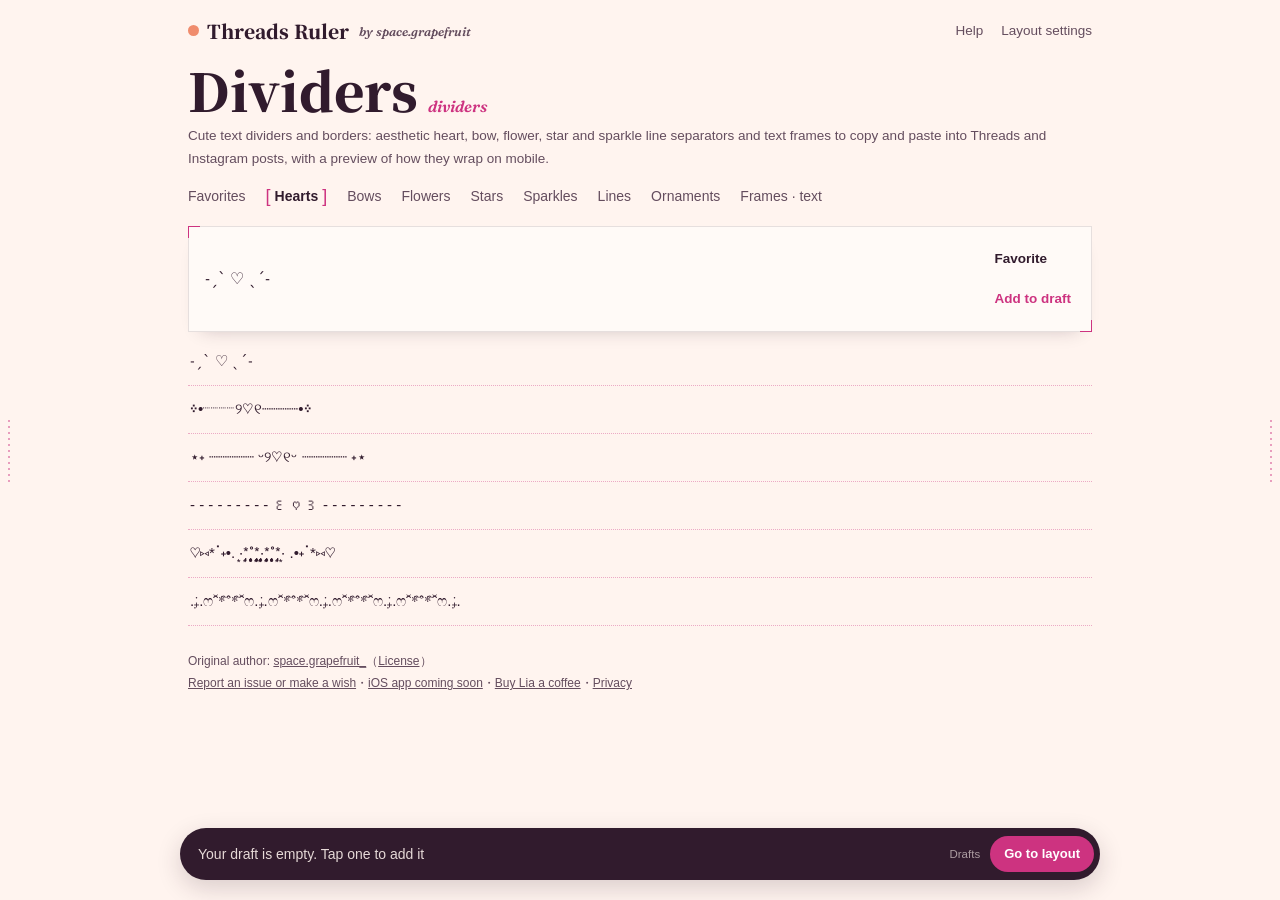
==== commit dbef865e: "設定改名「排版設定」、排版頁的清空草稿真的會清掉畫面上的草稿 設定裡的清空草稿只清了存檔，排版頁記憶體裡的草稿下一次存檔又寫回去。 現在排版頁接手清空（跟畫面一起，還能按復原），其他頁照舊直接清存檔。" ====
--- a/dividers/index.html
+++ b/dividers/index.html
@@ -57,7 +57,7 @@
 <body>
 <header class="top">
   <div class="brand"><a class="b-tool" href="../">翠排版尺</a><a class="b-by" href="https://alanis6v6.github.io/">by space.grapefruit</a></div>
-  <nav class="top-acts"><a href="#guide">說明</a><button type="button" id="setBtn" aria-expanded="false" aria-controls="settings">設定</button></nav>
+  <nav class="top-acts"><a href="#guide">說明</a><button type="button" id="setBtn" aria-expanded="false" aria-controls="settings">排版設定</button></nav>
 </header>
 <main class="dividers">
 <div class="head">
@@ -66,8 +66,8 @@
   <p class="en-lead ans-en" lang="en">Cute text dividers and borders: aesthetic heart, bow, flower, star and sparkle line separators and text frames to copy and paste into Threads and Instagram posts, with a preview of how they wrap on mobile.</p>
   <button type="button" class="more" data-more="ans" aria-expanded="false">看完整說明</button>
 </div>
-<section class="settings" id="settings" hidden aria-label="設定">
-  <div class="lab"><span>settings</span><button type="button" id="setClose">收起</button></div>
+<section class="settings" id="settings" hidden aria-label="排版設定">
+  <div class="lab"><span>layout settings</span><button type="button" id="setClose">收起</button></div>
   <p class="sent">預覽寬度是<button type="button" class="w" data-set="width"></button>，顯示<button type="button" class="w" data-set="view"></button>。<br>空白行<button type="button" class="w" data-set="blank"></button>；<br>半形空白轉全形<button type="button" class="w" data-set="spaces"></button>。<br>置中依照<button type="button" class="w" data-set="center"></button>，複製後<button type="button" class="w" data-set="open"></button>。<br>介面語言<button type="button" class="w" data-set="lang"></button>。</p>
   <div class="sent-tail"><button type="button" class="chip" id="tidyClip">整理剪貼簿</button><button type="button" class="chip" id="tourBtn">導覽</button><button type="button" class="chip" id="homeBtn" aria-expanded="false" aria-controls="homeHow">加到主畫面</button><button type="button" class="chip go" id="clearDraft">清空草稿</button></div>
   <p class="home-how" id="homeHow" hidden></p>
@@ -127,7 +127,7 @@
 </details>
 <p class="foot">原作者：<a href="https://www.threads.com/@space.grapefruit_" rel="noopener">space.grapefruit_</a>（<a href="https://github.com/alanis6v6/threads-ruler/blob/main/LICENSE" rel="noopener">授權條款</a>）<br><a href="../feedback/">回報問題或許願</a>・<a href="https://alanis6v6.github.io/#katsuji">iOS App 即將上架</a>・<a href="https://buymeacoffee.com/space.grapefruit_" rel="noopener">請 Lia 喝一杯咖啡</a>・<a href="../privacy.html">隱私權</a></p>
 </main>
-<div class="flash" id="flash" aria-hidden="true"><i>— settings —</i><b>設定</b><small>layout · width · spaces · copy</small></div>
+<div class="flash" id="flash" aria-hidden="true"><i>— layout settings —</i><b>排版設定</b><small>layout · width · spaces · copy</small></div>
 <p class="toast" id="toast" role="status" aria-live="polite"></p>
 <div class="strip"><span class="t" id="stripText"></span><span class="n" id="stripCount">草稿</span><a class="o" href="../">去排版</a></div>
 <nav class="tabbar" aria-label="工具"><a href="../"><svg viewBox="0 0 24 24" aria-hidden="true"><path d="M4 6h16M4 12h10M4 18h13"/></svg>排版</a><a href="../kaomoji/"><svg viewBox="0 0 24 24" aria-hidden="true"><circle cx="12" cy="12" r="8.5"/><path d="M8.6 10.2h.01M15.4 10.2h.01M9 14.2c1.6 1.4 4.4 1.4 6 0"/></svg>顏文字</a><a href="../emoji/"><svg viewBox="0 0 24 24" aria-hidden="true"><path d="M12 20.5c-4.8-3.2-8.5-6.4-8.5-10.2A4.3 4.3 0 0 1 12 8a4.3 4.3 0 0 1 8.5 2.3c0 3.8-3.7 7-8.5 10.2z"/></svg>emoji</a><a href="../symbols/"><svg viewBox="0 0 24 24" aria-hidden="true"><path d="M12 3.5l2.4 5.6 6 .5-4.6 4 1.4 5.9L12 16.4 6.8 19.5l1.4-5.9-4.6-4 6-.5z"/></svg>符號</a><a href="../fonts/"><svg viewBox="0 0 24 24" aria-hidden="true"><path d="M5 19 10.5 5h1L17 19M7.4 13.5h7.2"/></svg>字體</a><a href="../dividers/" aria-current="page"><svg viewBox="0 0 24 24" aria-hidden="true"><path d="M3 12h4M10 12h4M17 12h4M12 7v.01M12 17v.01"/></svg>分隔線</a></nav>
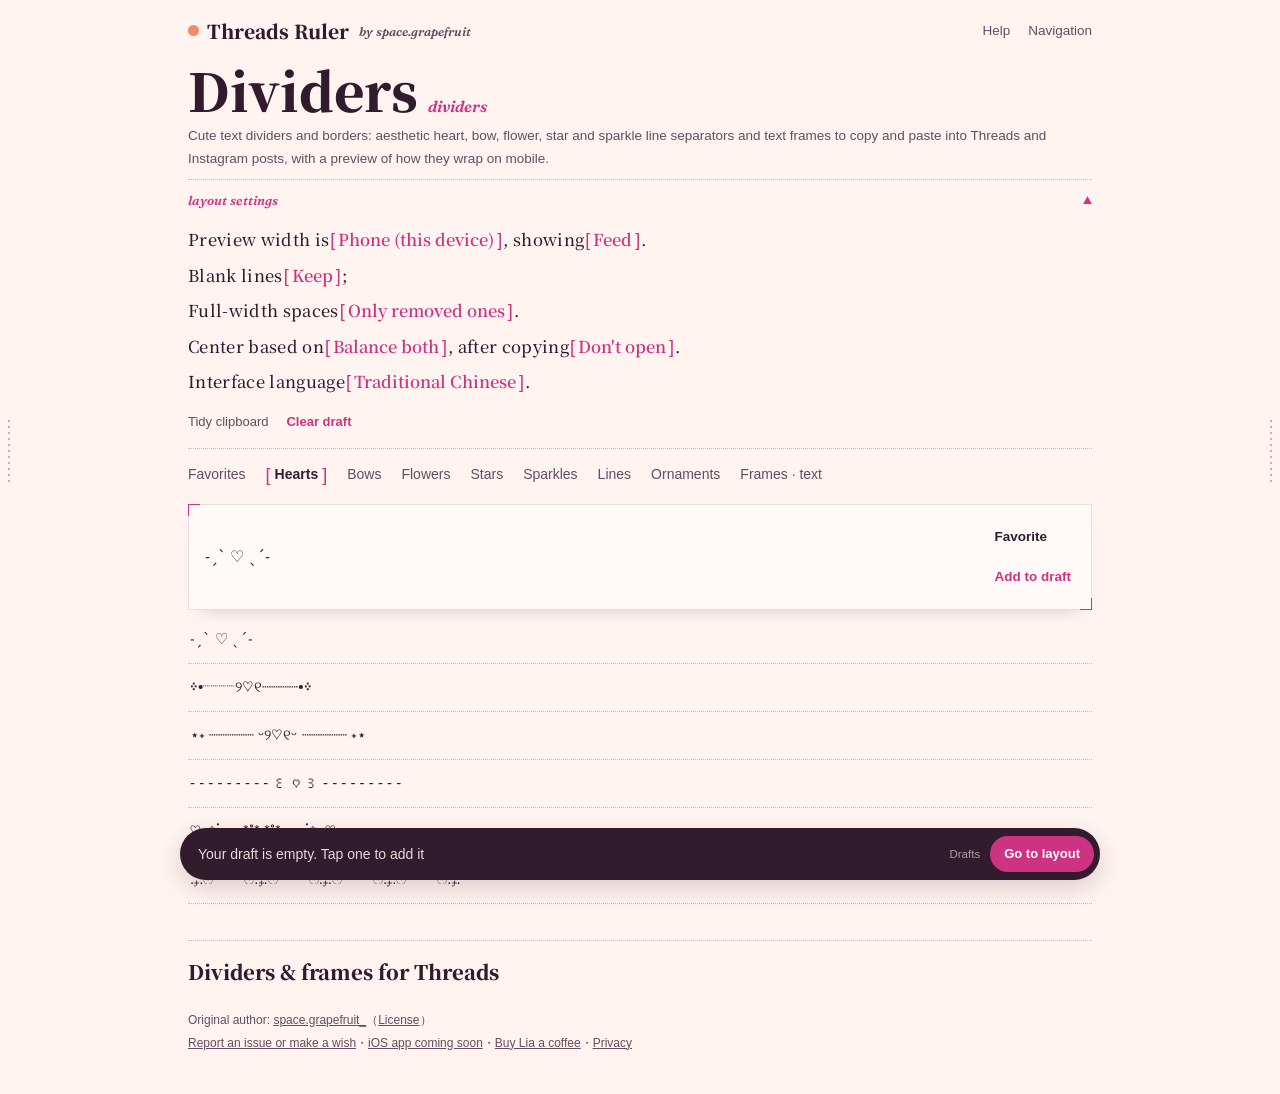
==== commit e8a1fccf: "排版設定改成常駐可收合、導覽移到頁首、加到主畫面移到頁尾 - 拿掉按設定閃一格的字卡 - 頁首「排版設定」換成「導覽」；設定直接放在每頁說明下面，標籤列就是開關（▲／▼），第一次是開的，之後記住上次 " ====
--- a/dividers/index.html
+++ b/dividers/index.html
@@ -36,6 +36,7 @@
 // 這頁用到的宋體字全部到了才一起露出來；最多等 2.5 秒，網路太慢就先照原樣顯示。
 (function(d){
   var h = d.documentElement;
+  try{ if(localStorage.getItem("threads-ruler-set-open") === "0") h.className += " set-shut"; }catch(e){}   // 排版設定上次收起來：先收好再畫
   if(!d.fonts || !d.fonts.load) return;
   h.className += " fw";
   var show = function(){ h.classList.remove("fw"); }, fam = '"Noto Serif TC"';
@@ -43,13 +44,13 @@
   setTimeout(show, 2500);
   d.addEventListener("DOMContentLoaded", function(){
     var t = "";
-    d.querySelectorAll(".head h1, .sent, .guide summary h2, .guide h3, .flash b, .tour b").forEach(function(e){ t += e.textContent; });
+    d.querySelectorAll(".head h1, .sent, .gtitle h2, .guide h3, .tour b").forEach(function(e){ t += e.textContent; });
     Promise.all(["500", "600", "900"].map(function(w){ return d.fonts.load(w + " 1em " + fam, t); })).then(show, show);
   });
 })(document);</script>
 <link rel="preconnect" href="https://fonts.googleapis.com"><link rel="preconnect" href="https://fonts.gstatic.com" crossorigin>
 <link rel="stylesheet" href="https://fonts.googleapis.com/css2?family=Fraunces:ital,opsz,wght@1,9..144,600&display=swap">
-<link rel="stylesheet" href="https://fonts.googleapis.com/css2?family=Noto+Serif+TC:wght@500;600;900&amp;family=Noto+Serif+JP:wght@500;600;900&amp;display=swap&amp;text=%20%22%23%26%27%28%29%2B%2C-.0123456789%3A%3B%3DABCDEFGHIJKLMNOPQRSTUW%5B%5Dabcdefghijklmnoprstuvwxyz%7B%7D%E2%80%9C%E2%80%9D%E2%86%92%E3%80%81%E3%80%82%E3%80%8C%E3%80%8D%E3%81%82%E3%81%84%E3%81%88%E3%81%8A%E3%81%8B%E3%81%8C%E3%81%8D%E3%81%8F%E3%81%91%E3%81%93%E3%81%95%E3%81%97%E3%81%99%E3%81%9B%E3%81%9D%E3%81%9E%E3%81%9F%E3%81%A0%E3%81%A3%E3%81%A4%E3%81%A6%E3%81%A7%E3%81%A8%E3%81%A9%E3%81%AA%E3%81%AB%E3%81%AE%E3%81%AF%E3%81%B8%E3%81%B9%E3%81%BB%E3%81%BE%E3%82%82%E3%82%84%E3%82%88%E3%82%89%E3%82%8A%E3%82%8B%E3%82%8C%E3%82%8D%E3%82%8F%E3%82%92%E3%82%93%E3%82%A2%E3%82%A3%E3%82%A4%E3%82%A6%E3%82%A9%E3%82%AA%E3%82%AB%E3%82%AD%E3%82%AE%E3%82%B3%E3%82%B8%E3%82%B9%E3%82%BD%E3%82%BF%E3%83%83%E3%83%84%E3%83%88%E3%83%89%E3%83%8B%E3%83%90%E3%83%93%E3%83%94%E3%83%95%E3%83%97%E3%83%9A%E3%83%9B%E3%83%9C%E3%83%9E%E3%83%A1%E3%83%A2%E3%83%A5%E3%83%A9%E3%83%AA%E3%83%AB%E3%83%AC%E3%83%B3%E3%83%BB%E3%83%BC%E4%B8%80%E4%B8%8A%E4%B8%8B%E4%B8%8D%E4%B8%A1%E4%B8%A6%E4%B8%AD%E4%B8%B2%E4%B8%B8%E4%BA%8C%E4%BA%9B%E4%BA%AE%E4%BB%80%E4%BB%8B%E4%BB%96%E4%BB%A5%E4%BD%8D%E4%BD%93%E4%BD%A0%E4%BE%9D%E4%BF%9D%E5%80%8B%E5%85%A5%E5%85%A8%E5%85%A9%E5%85%AD%E5%85%B6%E5%85%B7%E5%86%A0%E5%87%A6%E5%87%BA%E5%88%86%E5%88%87%E5%88%97%E5%88%B0%E5%89%87%E5%8A%9B%E5%8A%A0%E5%8B%95%E5%8C%BA%E5%8D%81%E5%8D%8A%E5%8D%B0%E5%8E%BB%E5%8F%96%E5%8F%A5%E5%8F%AF%E5%8F%B3%E5%8F%B7%E5%90%83%E5%90%84%E5%95%8F%E5%96%AE%E5%97%8E%E5%9B%9E%E5%9B%BD%E5%9C%93%E5%9C%A8%E5%9E%8B%E5%9F%BA%E5%A1%8A%E5%A2%9E%E5%A4%A7%E5%A4%AE%E5%A5%BD%E5%AD%90%E5%AD%97%E5%AE%9A%E5%AE%AE%E5%AF%84%E5%AF%A6%E5%AF%AC%E5%B0%8F%E5%B0%B1%E5%B0%BA%E5%B7%A5%E5%B7%A6%E5%B8%B6%E5%B8%B8%E5%B9%85%E5%B9%BE%E5%BA%95%E5%BA%A6%E5%BB%B7%E5%BC%95%E5%BC%A7%E5%BD%A2%E5%BE%8C%E6%80%8E%E6%88%90%E6%88%96%E6%88%BB%E6%89%8B%E6%89%93%E6%8A%95%E6%8A%98%E6%8A%9E%E6%8A%BC%E6%8B%AC%E6%8C%81%E6%8C%89%E6%8C%91%E6%8C%BF%E6%8E%89%E6%8E%92%E6%8E%A5%E6%8F%83%E6%8F%92%E6%8F%9B%E6%94%B9%E6%94%BE%E6%95%B4%E6%95%B8%E6%96%87%E6%96%B0%E6%96%B9%E6%97%A5%E6%98%8E%E6%98%9F%E6%98%AF%E6%99%82%E6%9B%B8%E6%9B%BF%E6%9C%83%E6%9C%88%E6%9C%89%E6%9C%AB%E6%9C%AC%E6%9C%B5%E6%9E%A0%E6%A1%86%E6%A2%9D%E6%A8%99%E6%A8%A3%E6%A9%9F%E6%AD%AA%E6%B6%88%E6%B8%B8%E6%BA%96%E6%BB%91%E7%82%B9%E7%82%BA%E7%85%A7%E7%89%88%E7%8E%8B%E7%90%86%E7%94%A8%E7%94%BB%E7%95%99%E7%95%AB%E7%99%BC%E7%99%BD%E7%9A%84%E7%9A%87%E7%9B%B4%E7%9C%8B%E7%9F%A2%E7%A4%BA%E7%A7%BB%E7%A8%BF%E7%A9%BA%E7%AB%AF%E7%AC%A6%E7%AD%86%E7%AE%97%E7%AE%AD%E7%B5%B5%E7%B7%9A%E7%B7%9E%E7%B7%A3%E7%B8%81%E7%B9%81%E7%BD%AE%E7%BF%A0%E8%80%80%E8%84%86%E8%85%A6%E8%87%AA%E8%88%87%E8%8A%B1%E8%8B%B1%E8%8D%89%E8%8F%AF%E8%91%89%E8%99%95%E8%99%9B%E8%99%9F%E8%A1%8C%E8%A1%A8%E8%A1%B7%E8%A2%AB%E8%A3%A1%E8%A3%BD%E8%A4%87%E8%A6%81%E8%A6%8B%E8%A6%BD%E8%A7%92%E8%A8%80%E8%A8%98%E8%A8%AD%E8%A9%B1%E8%AA%9E%E8%AA%AA%E8%AA%AC%E8%B2%BC%E8%B3%AA%E8%B7%B3%E8%BD%89%E8%BE%A6%E8%BF%BD%E9%80%99%E9%80%B2%E9%81%B8%E9%82%8A%E9%83%A8%E9%83%BD%E9%87%8D%E9%96%83%E9%96%8B%E9%96%93%E9%97%9C%E9%9A%94%E9%9A%9B%E9%9A%A8%E9%9B%99%E9%9B%BB%E9%9D%A0%E9%9D%A2%E9%A0%81%E9%A0%90%E9%A0%AD%E9%A1%8C%E9%A1%8F%E9%A1%94%E9%A1%AF%E9%A2%A8%E9%AB%94%E9%BA%97%E9%BA%BC%E9%BB%91%E9%BB%92%E9%BB%9E%E9%BC%A0%EA%B0%80%EA%B0%81%EA%B0%84%EA%B2%80%EA%B2%83%EA%B2%8C%EA%B3%A0%EA%B3%B5%EA%B3%BC%EA%B4%80%EA%B5%AC%EA%B5%AD%EA%B6%81%EA%B7%BC%EA%B8%80%EA%B8%B0%EA%BC%B4%EA%BD%83%EA%BF%80%EB%80%8C%EB%81%8C%EB%81%94%EB%81%9D%EB%82%98%EB%84%88%EB%85%B8%EB%88%84%EB%88%8C%EB%89%B4%EB%8A%94%EB%8A%98%EB%8B%A4%EB%8B%AC%EB%8C%80%EB%8D%B0%EB%8F%84%EB%8F%8C%EB%8F%99%EB%8F%BC%EB%90%98%EB%91%90%EB%91%98%EB%91%A5%EB%92%A4%EB%93%9C%EB%93%A0%EB%93%A4%EB%94%B0%EB%9D%BC%EB%9E%98%EB%9F%AC%EB%A0%88%EB%A0%A4%EB%A0%A5%EB%A0%AC%EB%A1%9C%EB%A5%B4%EB%A5%B8%EB%A5%BC%EB%A6%AC%EB%A7%88%EB%A7%89%EB%A7%8C%EB%A7%90%EB%A9%94%EB%A9%B4%EB%AA%85%EB%AA%A8%EB%AC%B8%EB%AC%BB%EB%AC%BC%EB%AF%B8%EB%B0%8F%EB%B0%94%EB%B0%98%EB%B0%B1%EB%B2%88%EB%B3%84%EB%B3%B4%EB%B3%B5%EB%B3%B8%EB%B6%80%EB%B6%84%EB%B6%99%EB%B9%84%EB%B9%88%EC%82%AC%EC%82%B4%EC%83%88%EC%84%9C%EC%84%A0%EC%84%A4%EC%84%B8%EC%86%A1%EC%88%98%EC%8A%A4%EC%8B%9C%EC%8B%AD%EC%93%B0%EC%95%84%EC%95%88%EC%95%8A%EC%96%B4%EC%96%B8%EC%97%90%EC%97%AC%EC%97%B0%EC%97%B4%EC%98%81%EC%98%88%EC%98%A4%EC%98%AE%EC%99%80%EC%99%95%EC%99%BC%EC%9A%94%EC%9A%A9%EC%9A%B0%EC%9A%B4%EC%9B%83%EC%9C%84%EC%9C%A0%EC%9C%BC%EC%9D%80%EC%9D%84%EC%9D%98%EC%9D%B4%EC%9D%B8%EC%9D%BC%EC%9E%85%EC%9E%88%EC%9E%90%EC%9E%91%EC%9E%A5%EC%A0%84%EC%A0%90%EC%A0%95%EC%A0%9C%EC%A3%BC%EC%A4%80%EC%A4%84%EC%A4%91%EC%A7%80%EC%A7%88%EC%A7%9D%EC%AA%BD%EC%B0%BD%EC%B2%98%EC%B2%B4%EC%B4%88%EC%B6%94%EC%B9%98%EC%B9%B8%EC%BB%A4%EC%BD%98%ED%81%B0%ED%83%9D%ED%84%B0%ED%85%8C%ED%8A%B8%ED%8B%B0%ED%8E%98%ED%8F%AD%ED%8F%B0%ED%91%9C%ED%92%8D%ED%94%BC%ED%95%98%ED%95%9C%ED%95%A8%ED%95%B4%ED%98%B8%ED%99%94%ED%9B%84%ED%9C%B4%EF%BC%88%EF%BC%89%EF%BC%8B%EF%BC%8C%EF%BC%9A%EF%BC%9B%EF%BC%9F">
+<link rel="stylesheet" href="https://fonts.googleapis.com/css2?family=Noto+Serif+TC:wght@500;600;900&amp;family=Noto+Serif+JP:wght@500;600;900&amp;display=swap&amp;text=%20%22%23%26%27%28%29%2B%2C-.0123456789%3A%3B%3DABCDEFGHIJKLMNOPQRSTUW%5B%5Dabcdefghijklmnoprstuvwxyz%7B%7D%C2%B7%E2%80%9C%E2%80%9D%E2%86%92%E3%80%81%E3%80%82%E3%80%8C%E3%80%8D%E3%81%82%E3%81%84%E3%81%88%E3%81%8A%E3%81%8B%E3%81%8C%E3%81%8D%E3%81%8F%E3%81%91%E3%81%93%E3%81%95%E3%81%97%E3%81%99%E3%81%9B%E3%81%9D%E3%81%9E%E3%81%9F%E3%81%A0%E3%81%A3%E3%81%A4%E3%81%A6%E3%81%A7%E3%81%A8%E3%81%A9%E3%81%AA%E3%81%AB%E3%81%AE%E3%81%AF%E3%81%B8%E3%81%B9%E3%81%BB%E3%81%BE%E3%82%81%E3%82%82%E3%82%84%E3%82%89%E3%82%8A%E3%82%8B%E3%82%8C%E3%82%8D%E3%82%8F%E3%82%92%E3%82%93%E3%82%A2%E3%82%A3%E3%82%A4%E3%82%A6%E3%82%A9%E3%82%AA%E3%82%AB%E3%82%AD%E3%82%AE%E3%82%B3%E3%82%B8%E3%82%B9%E3%82%BD%E3%82%BF%E3%83%83%E3%83%84%E3%83%88%E3%83%89%E3%83%8B%E3%83%90%E3%83%93%E3%83%94%E3%83%95%E3%83%97%E3%83%9A%E3%83%9B%E3%83%9C%E3%83%9E%E3%83%A0%E3%83%A1%E3%83%A2%E3%83%A5%E3%83%A9%E3%83%AA%E3%83%AB%E3%83%AC%E3%83%B3%E3%83%BB%E3%83%BC%E4%B8%80%E4%B8%8A%E4%B8%8B%E4%B8%8D%E4%B8%A1%E4%B8%AD%E4%B8%B2%E4%B8%B8%E4%B8%BB%E4%BA%8C%E4%BA%9B%E4%BA%AE%E4%BB%80%E4%BB%8B%E4%BB%96%E4%BB%A5%E4%BB%B6%E4%BD%8D%E4%BD%93%E4%BD%A0%E4%BE%86%E4%BE%9D%E4%BF%9D%E5%80%8B%E5%85%A5%E5%85%A8%E5%85%A9%E5%85%AD%E5%85%B6%E5%85%B7%E5%86%A0%E5%87%A6%E5%87%BA%E5%88%86%E5%88%87%E5%88%97%E5%88%B0%E5%89%87%E5%8A%9B%E5%8A%A0%E5%8B%95%E5%8C%BA%E5%8D%81%E5%8D%8A%E5%8D%B0%E5%8E%BB%E5%8F%96%E5%8F%A5%E5%8F%AF%E5%8F%B3%E5%8F%B7%E5%90%83%E5%90%84%E5%96%AE%E5%97%8E%E5%9B%9E%E5%9B%BD%E5%9C%93%E5%9C%A8%E5%9E%8B%E5%9F%BA%E5%A1%8A%E5%A2%9E%E5%A4%89%E5%A4%A7%E5%A4%AE%E5%A5%BD%E5%AD%90%E5%AD%97%E5%AE%9A%E5%AE%9F%E5%AE%AE%E5%AF%84%E5%AF%A6%E5%AF%AC%E5%B0%8F%E5%B0%B1%E5%B0%BA%E5%B7%A5%E5%B7%A6%E5%B8%B6%E5%B9%85%E5%B9%BE%E5%BA%95%E5%BA%A6%E5%BB%B7%E5%BC%95%E5%BC%A7%E5%BD%A2%E5%BE%8C%E6%80%8E%E6%88%90%E6%88%96%E6%88%BB%E6%89%8B%E6%89%93%E6%8A%95%E6%8A%98%E6%8A%9E%E6%8A%BC%E6%8B%AC%E6%8C%81%E6%8C%89%E6%8C%91%E6%8C%BF%E6%8E%89%E6%8E%92%E6%8E%A5%E6%8F%83%E6%8F%92%E6%8F%9B%E6%94%B6%E6%94%B9%E6%94%BE%E6%95%B4%E6%95%B8%E6%96%87%E6%96%B0%E6%96%B9%E6%97%A5%E6%98%9F%E6%98%AF%E6%99%82%E6%9B%B8%E6%9B%BF%E6%9C%83%E6%9C%88%E6%9C%89%E6%9C%AB%E6%9C%AC%E6%9C%B5%E6%9E%A0%E6%A1%86%E6%A2%9D%E6%A8%99%E6%A8%A3%E6%A9%9F%E6%AD%AA%E6%B6%88%E6%B8%B8%E6%BA%96%E6%BB%91%E7%82%B9%E7%82%BA%E7%85%A7%E7%89%88%E7%8D%A8%E7%8E%8B%E7%90%86%E7%94%A8%E7%94%BB%E7%95%99%E7%95%AB%E7%99%BC%E7%99%BD%E7%9A%84%E7%9A%87%E7%9B%B4%E7%9C%8B%E7%9F%A2%E7%A4%BA%E7%A7%BB%E7%A8%BF%E7%A9%BA%E7%AB%AF%E7%AC%A6%E7%AD%86%E7%AE%97%E7%AE%AD%E7%B5%B5%E7%B7%9A%E7%B7%9E%E7%B7%A3%E7%B8%81%E7%B9%81%E7%BD%AE%E7%BF%A0%E8%80%80%E8%84%86%E8%85%A6%E8%87%AA%E8%88%87%E8%8A%B1%E8%8B%B1%E8%8D%89%E8%8F%AF%E8%91%89%E8%99%95%E8%99%9B%E8%99%9F%E8%A1%8C%E8%A1%A8%E8%A1%B7%E8%A2%AB%E8%A3%A1%E8%A3%BD%E8%A4%87%E8%A6%81%E8%A6%8B%E8%A6%BD%E8%A7%92%E8%A8%80%E8%A8%98%E8%A8%AD%E8%A9%B1%E8%AA%9E%E8%B2%BC%E8%B5%B7%E8%B7%B3%E8%BD%89%E8%BE%A6%E8%BF%BD%E9%80%99%E9%80%B2%E9%81%B8%E9%82%8A%E9%82%A3%E9%83%A8%E9%83%BD%E9%87%8D%E9%96%83%E9%96%8B%E9%96%93%E9%97%9C%E9%9A%94%E9%9A%9B%E9%9A%A8%E9%9B%99%E9%9B%BB%E9%9D%A0%E9%9D%A2%E9%A0%81%E9%A0%90%E9%A0%AD%E9%A1%8F%E9%A1%94%E9%A1%AF%E9%A2%A8%E9%AB%94%E9%BA%97%E9%BA%BC%E9%BB%91%E9%BB%92%E9%BB%9E%E9%BC%A0%EA%B0%80%EA%B0%81%EA%B0%84%EA%B0%9C%EA%B2%80%EA%B2%83%EA%B2%8C%EA%B3%A0%EA%B3%B5%EA%B3%BC%EA%B4%80%EA%B5%AC%EA%B5%AD%EA%B6%81%EA%B7%B8%EA%B7%BC%EA%B8%80%EA%B8%B0%EA%BC%B4%EA%BD%83%EA%BE%B8%EA%BF%80%EA%BF%94%EB%80%8C%EB%81%8C%EB%81%94%EB%81%9D%EB%82%98%EB%84%88%EB%85%B8%EB%88%84%EB%88%8C%EB%89%B4%EB%8A%94%EB%8A%98%EB%8B%A4%EB%8B%AC%EB%8C%80%EB%8D%B0%EB%8F%84%EB%8F%8C%EB%8F%99%EB%8F%BC%EB%90%98%EB%91%90%EB%91%98%EB%91%A5%EB%92%A4%EB%93%9C%EB%93%A0%EB%93%A4%EB%94%B0%EB%95%8C%EB%9D%BC%EB%9E%98%EB%9F%AC%EB%A0%88%EB%A0%A4%EB%A0%A5%EB%A0%AC%EB%A0%B8%EB%A1%9C%EB%A5%B4%EB%A5%B8%EB%A5%BC%EB%A6%AC%EB%A7%88%EB%A7%89%EB%A7%8C%EB%A7%90%EB%A9%94%EB%A9%B4%EB%AA%A8%EB%AC%B8%EB%AC%BC%EB%AF%B8%EB%B0%94%EB%B0%98%EB%B0%B1%EB%B2%88%EB%B3%84%EB%B3%B4%EB%B3%B5%EB%B3%B8%EB%B6%80%EB%B6%84%EB%B6%99%EB%B9%84%EB%B9%88%EC%82%AC%EC%82%B4%EC%83%88%EC%84%9C%EC%84%A0%EC%84%A4%EC%84%B1%EC%84%B8%EC%86%A1%EC%88%98%EC%8A%A4%EC%8A%B5%EC%8B%9C%EC%8B%A4%EC%8B%AD%EC%95%84%EC%95%88%EC%95%8A%EC%96%B4%EC%96%B8%EC%97%90%EC%97%AC%EC%97%B0%EC%97%B4%EC%98%81%EC%98%88%EC%98%A4%EC%98%AC%EC%98%AE%EC%99%80%EC%99%95%EC%99%BC%EC%9A%94%EC%9A%A9%EC%9A%B0%EC%9A%B4%EC%9B%83%EC%9C%84%EC%9C%A0%EC%9C%BC%EC%9D%80%EC%9D%84%EC%9D%98%EC%9D%B4%EC%9D%B8%EC%9D%BC%EC%9E%85%EC%9E%88%EC%9E%90%EC%9E%91%EC%9E%A5%EC%A0%84%EC%A0%90%EC%A0%91%EC%A0%95%EC%A0%9C%EC%A4%80%EC%A4%84%EC%A4%91%EC%A4%98%EC%A7%80%EC%A7%9D%EC%AA%BD%EC%B0%BD%EC%B2%98%EC%B2%B4%EC%B4%88%EC%B6%94%EC%B9%98%EC%B9%B8%EC%BB%A4%EC%BB%B4%EC%BD%98%ED%81%B0%ED%83%9D%ED%84%B0%ED%85%8C%ED%8A%B8%ED%8B%B0%ED%8E%98%ED%8F%AD%ED%8F%B0%ED%91%9C%ED%92%8D%ED%93%A8%ED%94%BC%ED%95%98%ED%95%9C%ED%95%A8%ED%95%B4%ED%98%B8%ED%99%88%ED%99%94%ED%9B%84%ED%9C%B4%EF%BC%88%EF%BC%89%EF%BC%8B%EF%BC%8C%EF%BC%9A%EF%BC%9B%EF%BC%9F">
 <link rel="stylesheet" href="../v2/shell.css">
 <link rel="stylesheet" href="../v2/pick.css">
 <link rel="stylesheet" href="../v2/cards.css">
@@ -57,7 +58,7 @@
 <body>
 <header class="top">
   <div class="brand"><a class="b-tool" href="../">翠排版尺</a><a class="b-by" href="https://alanis6v6.github.io/">by space.grapefruit</a></div>
-  <nav class="top-acts"><a href="#guide">說明</a><button type="button" id="setBtn" aria-expanded="false" aria-controls="settings">排版設定</button></nav>
+  <nav class="top-acts"><a href="#guide">說明</a><button type="button" id="tourBtn">導覽</button></nav>
 </header>
 <main class="dividers">
 <div class="head">
@@ -66,11 +67,12 @@
   <p class="en-lead ans-en" lang="en">Cute text dividers and borders: aesthetic heart, bow, flower, star and sparkle line separators and text frames to copy and paste into Threads and Instagram posts, with a preview of how they wrap on mobile.</p>
   <button type="button" class="more" data-more="ans" aria-expanded="false">看完整說明</button>
 </div>
-<section class="settings" id="settings" hidden aria-label="排版設定">
-  <div class="lab"><span>layout settings</span><button type="button" id="setClose">收起</button></div>
+<section class="settings" id="settings" aria-label="排版設定">
+  <button type="button" class="lab" id="setToggle" aria-expanded="true" aria-controls="setBody"><span>layout settings</span><i class="tri" aria-hidden="true"></i></button>
+  <div class="set-body" id="setBody">
   <p class="sent">預覽寬度是<button type="button" class="w" data-set="width"></button>，顯示<button type="button" class="w" data-set="view"></button>。<br>空白行<button type="button" class="w" data-set="blank"></button>；<br>半形空白轉全形<button type="button" class="w" data-set="spaces"></button>。<br>置中依照<button type="button" class="w" data-set="center"></button>，複製後<button type="button" class="w" data-set="open"></button>。<br>介面語言<button type="button" class="w" data-set="lang"></button>。</p>
-  <div class="sent-tail"><button type="button" class="chip" id="tidyClip">整理剪貼簿</button><button type="button" class="chip" id="tourBtn">導覽</button><button type="button" class="chip" id="homeBtn" aria-expanded="false" aria-controls="homeHow">加到主畫面</button><button type="button" class="chip go" id="clearDraft">清空草稿</button></div>
-  <p class="home-how" id="homeHow" hidden></p>
+  <div class="sent-tail"><button type="button" class="chip" id="tidyClip">整理剪貼簿</button><button type="button" class="chip go" id="clearDraft">清空草稿</button></div>
+  </div>
 </section>
 
 <div class="cats" role="group" aria-label="分類"><button type="button" class="chip" data-cat="gfav" aria-pressed="false">我的最愛</button><button type="button" class="chip" data-cat="g0" aria-pressed="true">愛心</button><button type="button" class="chip" data-cat="g1" aria-pressed="false">蝴蝶結</button><button type="button" class="chip" data-cat="g2" aria-pressed="false">花花</button><button type="button" class="chip" data-cat="g3" aria-pressed="false">星星</button><button type="button" class="chip" data-cat="g4" aria-pressed="false">閃閃發亮</button><button type="button" class="chip" data-cat="g5" aria-pressed="false">線條</button><button type="button" class="chip" data-cat="g6" aria-pressed="false">小裝飾</button><button type="button" class="chip" data-cat="gx0" aria-pressed="false">框・放字</button></div>
@@ -120,14 +122,17 @@
 ┊✯　　° °
 ☽ * · *
 ✧.｡. *.</pre><div class="acts"><button type="button" class="chip big-copy">複製</button><button type="button" class="chip go big-use">放進排版</button></div></article></section><p class="empty" id="findEmpty" hidden>找不到，換個說法試試（例如「哭」「貓」「愛心」）。</p></div>
+<div class="gtitle"><h2>脆（翠、Threads）分隔線與框</h2>
+  <button type="button" class="chip" id="homeBtn" aria-expanded="false" aria-controls="homeHow" hidden>加到主畫面</button>
+  <p class="home-how" id="homeHow" hidden></p>
+</div>
 <details class="guide" id="guide">
-  <summary><h2>脆（翠、Threads）分隔線與框</h2><span>說明與常見問題</span></summary>
+  <summary><span>說明與常見問題</span></summary>
   <p class="lead">分隔線可以把長文分段、讓重點更好找。這裡有 76 條分隔線，依愛心、蝴蝶結、花花、星星、閃閃發亮、線條分好類，點一下放上面的小卡，點兩下複製；另外 19 種「框和放字的分隔線」可以直接打字進去，字數不同也會自動置中。脆的字型不是等寬的，手機一行也比電腦短，按「放進排版」就能用實際寬度預覽，排好再貼。</p>
   <div class="qas"><h3>分隔線要怎麼複製？</h3><p>點一下分隔線就會複製到剪貼簿，回翠或其他 App 貼上就好。框和可以放字的分隔線，先在輸入框打字，再按「複製」。</p><h3>分隔線在手機上為什麼會換行？</h3><p>翠 App 的串文一行大約 21 個中文字寬，比電腦版窄很多，比較長的分隔線在手機會折成兩行。按「放進排版」後切到「手機」預覽就看得到；太長的話可以從中間刪掉幾個重複的符號。</p><h3>框裡的字可以改嗎？會不會歪？</h3><p>可以改。輸入框打的字會用全形空白補到框的中間；翠不是等寬字型，符號寬度在不同手機上略有差異，放進排版預覽後可以在行首加減全形空白微調。</p><h3>有些分隔線顯示成方塊怎麼辦？</h3><p>那是手機的字型沒有收錄那個符號。蝴蝶結 ୨୧、閃閃發亮這類疊了組合符號的，在舊手機上比較容易出現方塊，發文前可以用自己的手機先看一次。</p><h3>分隔線會算進字數嗎？</h3><p>會。翠一則串文上限 500 字，符號和空白都算，翠排版尺會即時顯示每則的字數。</p></div>
 </details>
 <p class="foot">原作者：<a href="https://www.threads.com/@space.grapefruit_" rel="noopener">space.grapefruit_</a>（<a href="https://github.com/alanis6v6/threads-ruler/blob/main/LICENSE" rel="noopener">授權條款</a>）<br><a href="../feedback/">回報問題或許願</a>・<a href="https://alanis6v6.github.io/#katsuji">iOS App 即將上架</a>・<a href="https://buymeacoffee.com/space.grapefruit_" rel="noopener">請 Lia 喝一杯咖啡</a>・<a href="../privacy.html">隱私權</a></p>
 </main>
-<div class="flash" id="flash" aria-hidden="true"><i>— layout settings —</i><b>排版設定</b><small>layout · width · spaces · copy</small></div>
 <p class="toast" id="toast" role="status" aria-live="polite"></p>
 <div class="strip"><span class="t" id="stripText"></span><span class="n" id="stripCount">草稿</span><a class="o" href="../">去排版</a></div>
 <nav class="tabbar" aria-label="工具"><a href="../"><svg viewBox="0 0 24 24" aria-hidden="true"><path d="M4 6h16M4 12h10M4 18h13"/></svg>排版</a><a href="../kaomoji/"><svg viewBox="0 0 24 24" aria-hidden="true"><circle cx="12" cy="12" r="8.5"/><path d="M8.6 10.2h.01M15.4 10.2h.01M9 14.2c1.6 1.4 4.4 1.4 6 0"/></svg>顏文字</a><a href="../emoji/"><svg viewBox="0 0 24 24" aria-hidden="true"><path d="M12 20.5c-4.8-3.2-8.5-6.4-8.5-10.2A4.3 4.3 0 0 1 12 8a4.3 4.3 0 0 1 8.5 2.3c0 3.8-3.7 7-8.5 10.2z"/></svg>emoji</a><a href="../symbols/"><svg viewBox="0 0 24 24" aria-hidden="true"><path d="M12 3.5l2.4 5.6 6 .5-4.6 4 1.4 5.9L12 16.4 6.8 19.5l1.4-5.9-4.6-4 6-.5z"/></svg>符號</a><a href="../fonts/"><svg viewBox="0 0 24 24" aria-hidden="true"><path d="M5 19 10.5 5h1L17 19M7.4 13.5h7.2"/></svg>字體</a><a href="../dividers/" aria-current="page"><svg viewBox="0 0 24 24" aria-hidden="true"><path d="M3 12h4M10 12h4M17 12h4M12 7v.01M12 17v.01"/></svg>分隔線</a></nav>
--- a/v2/shell.css
+++ b/v2/shell.css
@@ -39,7 +39,7 @@
 
 /* 標題＋第一段就給答案（給搜尋跟 AI 讀的字，畫面上先露兩行） */
 .head{padding:0 var(--gut)}
-.fw .head h1,.fw .sent,.fw .guide summary h2,.fw .guide h3{visibility:hidden}
+.fw .head h1,.fw .sent,.fw .gtitle h2,.fw .guide h3{visibility:hidden}
 .head h1{font:900 38px/1.15 var(--serif);margin:6px 0 0;display:flex;align-items:baseline;gap:10px}
 .head h1 i{font:italic 600 16px var(--latin);color:var(--pink)}
 .ans{margin:6px 0 0;font-size:13.5px;line-height:1.7;color:var(--muted)}
@@ -50,9 +50,12 @@
 
 /* 設定：標題下面原地展開成一句話，[ ] 裡的字點了就換下一個 */
 .settings{margin:8px var(--gut) 0;border-top:1px dotted var(--dot);border-bottom:1px dotted var(--dot);padding:4px 0 8px}
-.settings[hidden]{display:none}
-.settings .lab{display:flex;justify-content:space-between;align-items:center;font:italic 600 13px var(--latin);color:var(--pink)}
-.settings .lab button{font:inherit;padding:6px 0}
+/* 整條標籤就是開關：開著是 ▲（收起），收起來是 ▼；斜體字放在左邊不會被裁掉 */
+.settings .lab{display:flex;width:100%;justify-content:space-between;align-items:center;gap:12px;padding:8px 0;font:italic 600 13px var(--latin);color:var(--pink);background:none;border:0;cursor:pointer;text-align:left}
+.settings .lab span{padding-right:.2em}
+.settings .tri{width:9px;height:8px;flex:none;background:currentColor;clip-path:polygon(50% 0,100% 100%,0 100%);transition:transform .2s}
+.settings .lab[aria-expanded="false"] .tri{transform:rotate(180deg)}
+.set-shut .settings .set-body{display:none}
 .sent{margin:6px 0 4px;font:500 16.5px/2.15 var(--serif);letter-spacing:.02em}
 .sent .w{font:600 16.5px var(--serif);color:var(--pink);white-space:nowrap;padding:8px 1px;margin:-6px 0}   /* 字小，點的範圍上下多撐一點 */
 .sent .w::before{content:"[";font:300 18px var(--sans);margin-right:3px}
@@ -60,11 +63,6 @@
 .sent-tail{display:flex;gap:4px 18px;flex-wrap:wrap}
 .sent-tail .chip{font-size:13px;text-decoration:none}
 /* 按「設定」那一下閃一格字卡（減少動態時不閃） */
-.flash{position:fixed;inset:0;z-index:50;background:var(--night);color:var(--night-ink);display:flex;flex-direction:column;justify-content:center;padding:0 28px;pointer-events:none;opacity:0}
-.flash.on{opacity:1}
-.flash i{font:italic 600 13px var(--latin);color:oklch(80% 0.12 355);letter-spacing:.1em}
-.flash b{font:900 48px/1.2 var(--serif);margin:6px 0}
-.flash small{font:italic 600 13px var(--latin);color:oklch(70% 0.03 30);letter-spacing:.08em}
 
 /* 草稿條：在哪一頁點了東西都加進同一份草稿，點「去排版」回到排版 */
 .strip{position:fixed;left:12px;right:12px;bottom:calc(var(--tab-h) + 10px);z-index:20;height:52px;border-radius:26px;background:var(--ink);color:var(--bg);display:flex;align-items:center;gap:10px;padding:0 6px 0 18px;font-size:14px;box-shadow:0 8px 24px oklch(26% 0.045 335 / .18)}
@@ -94,13 +92,18 @@
 .cats-all[aria-expanded="true"]::after{content:"　－";content:"　－" / ""}
 
 /* 下面的完整說明、常見問題（文字都在頁面上，給搜尋跟 AI 讀） */
-.guide{scroll-margin-top:150px;margin:36px var(--gut) 0;padding-top:18px;border-top:1px dotted var(--dot);font-size:14px;color:var(--muted)}
+.gtitle{margin:36px var(--gut) 0;padding-top:18px;border-top:1px dotted var(--dot);scroll-margin-top:150px}
+.gtitle h2{font:900 20px/1.3 var(--serif);color:var(--ink);margin:0}
+.gtitle .chip{display:inline-flex;margin:4px 0 0;font-size:13px;color:var(--ink)}
+.gtitle .chip[hidden]{display:none}
+.gtitle .chip::before{content:"[";color:var(--pink);margin-right:5px}
+.gtitle .chip::after{content:"]";color:var(--pink);margin-left:5px}
+.guide{margin:2px var(--gut) 0;font-size:14px;color:var(--muted)}
 .guide summary{list-style:none;cursor:pointer;display:flex;flex-direction:column;gap:2px;padding:4px 0}
 .guide summary::-webkit-details-marker{display:none}
 .guide summary span{font-size:12.5px;color:var(--pink)}
 .guide summary span::after{content:"　＋"}
 .guide[open] summary span::after{content:"　－"}
-.guide summary h2{font:900 20px/1.3 var(--serif);color:var(--ink);margin:0}
 .guide[open] summary{margin-bottom:8px}
 .guide h3{font:600 15px/1.5 var(--serif);color:var(--ink);margin:18px 0 4px}
 .guide p{margin:0 0 8px;line-height:1.75}
@@ -174,3 +177,16 @@
 .toolidx a span{font-size:11.5px;color:var(--muted);line-height:1.5}
 .toolidx a:hover b{color:var(--pink)}
 @media (min-width:900px){.toolidx{grid-template-columns:repeat(6,1fr)}.toolidx a{border-bottom:0}}
+
+/* 手機、電腦各自的字（「換寬度」在電腦上叫「修改其他設定項目」） */
+.d-only{display:none}
+@media (min-width:900px){
+  .m-only{display:none}
+  .d-only{display:inline}
+  .gtitle #homeBtn,.gtitle .home-how{display:none}   /* 電腦不放「加到主畫面」 */
+}
+@media (max-width:899px){
+  .js .ans:not(.open){-webkit-line-clamp:1}   /* 手機只露第一行 */
+  .toolidx{display:none}   /* 手機下面有一排分頁可以換工具 */
+}
+.settings + .toolidx{border-top:0}
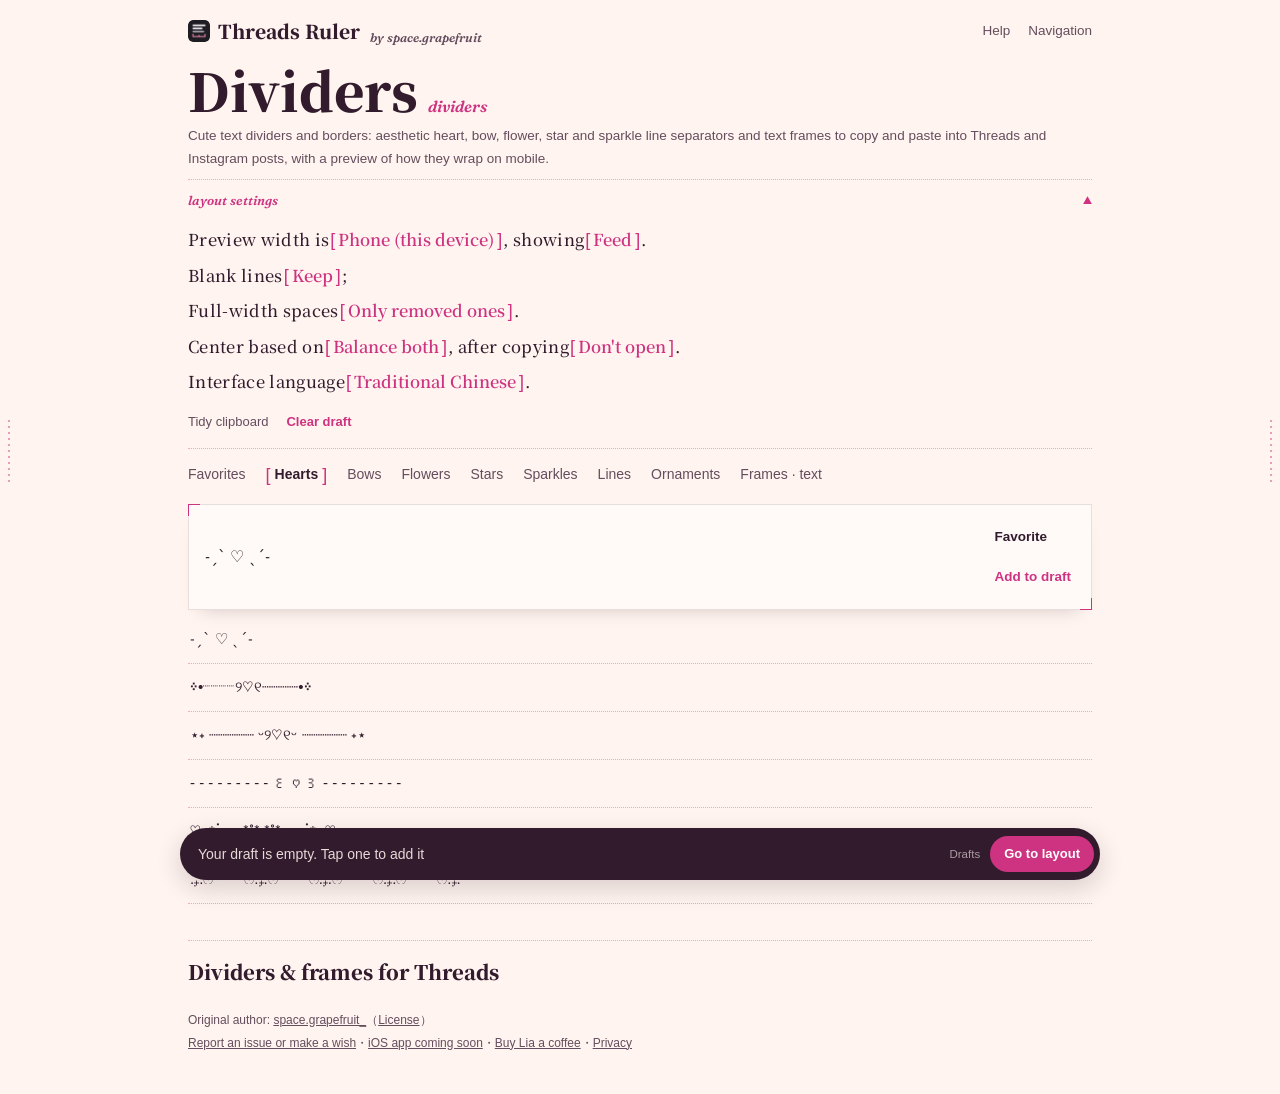
==== commit 5250d583: "左上招牌的圓點換成排版尺圖示 Co-Authored-By: Claude Opus 5.5 <noreply@anthropic.com>" ====
--- a/dividers/index.html
+++ b/dividers/index.html
@@ -57,7 +57,7 @@
 </head>
 <body>
 <header class="top">
-  <div class="brand"><a class="b-tool" href="../">翠排版尺</a><a class="b-by" href="https://alanis6v6.github.io/">by space.grapefruit</a></div>
+  <div class="brand"><a class="b-tool" href="../"><img src="../pwa/icon-192.png" width="22" height="22" alt="">翠排版尺</a><a class="b-by" href="https://alanis6v6.github.io/">by space.grapefruit</a></div>
   <nav class="top-acts"><a href="#guide">說明</a><button type="button" id="tourBtn">導覽</button></nav>
 </header>
 <main class="dividers">
--- a/v2/shell.css
+++ b/v2/shell.css
@@ -22,7 +22,7 @@
 /* 左上：「翠排版尺」回排版尺首頁；旁邊小字才是作者的個人頁 */
 .brand{display:flex;align-items:baseline;gap:10px;min-width:0}
 .brand .b-tool{display:flex;align-items:center;gap:8px;font:900 19px var(--serif);color:var(--ink);text-decoration:none;white-space:nowrap}
-.brand .b-tool::before{content:"";width:11px;height:11px;border-radius:50%;background:var(--fruit);flex:none}
+.brand .b-tool img{width:22px;height:22px;border-radius:5px;flex:none;align-self:center}
 .brand .b-by{font:italic 600 12.5px var(--latin);color:var(--muted);text-decoration:none;white-space:nowrap;overflow:hidden;text-overflow:ellipsis}
 @media (max-width:420px){html:not(:lang(zh)) .brand .b-by{display:none}}   /* 英日韓的「Threads Ruler」比較長，窄螢幕放不下作者小字（頁尾還有） */
 .top-acts{margin-left:auto;display:flex;gap:18px;flex:none;padding-left:12px}
